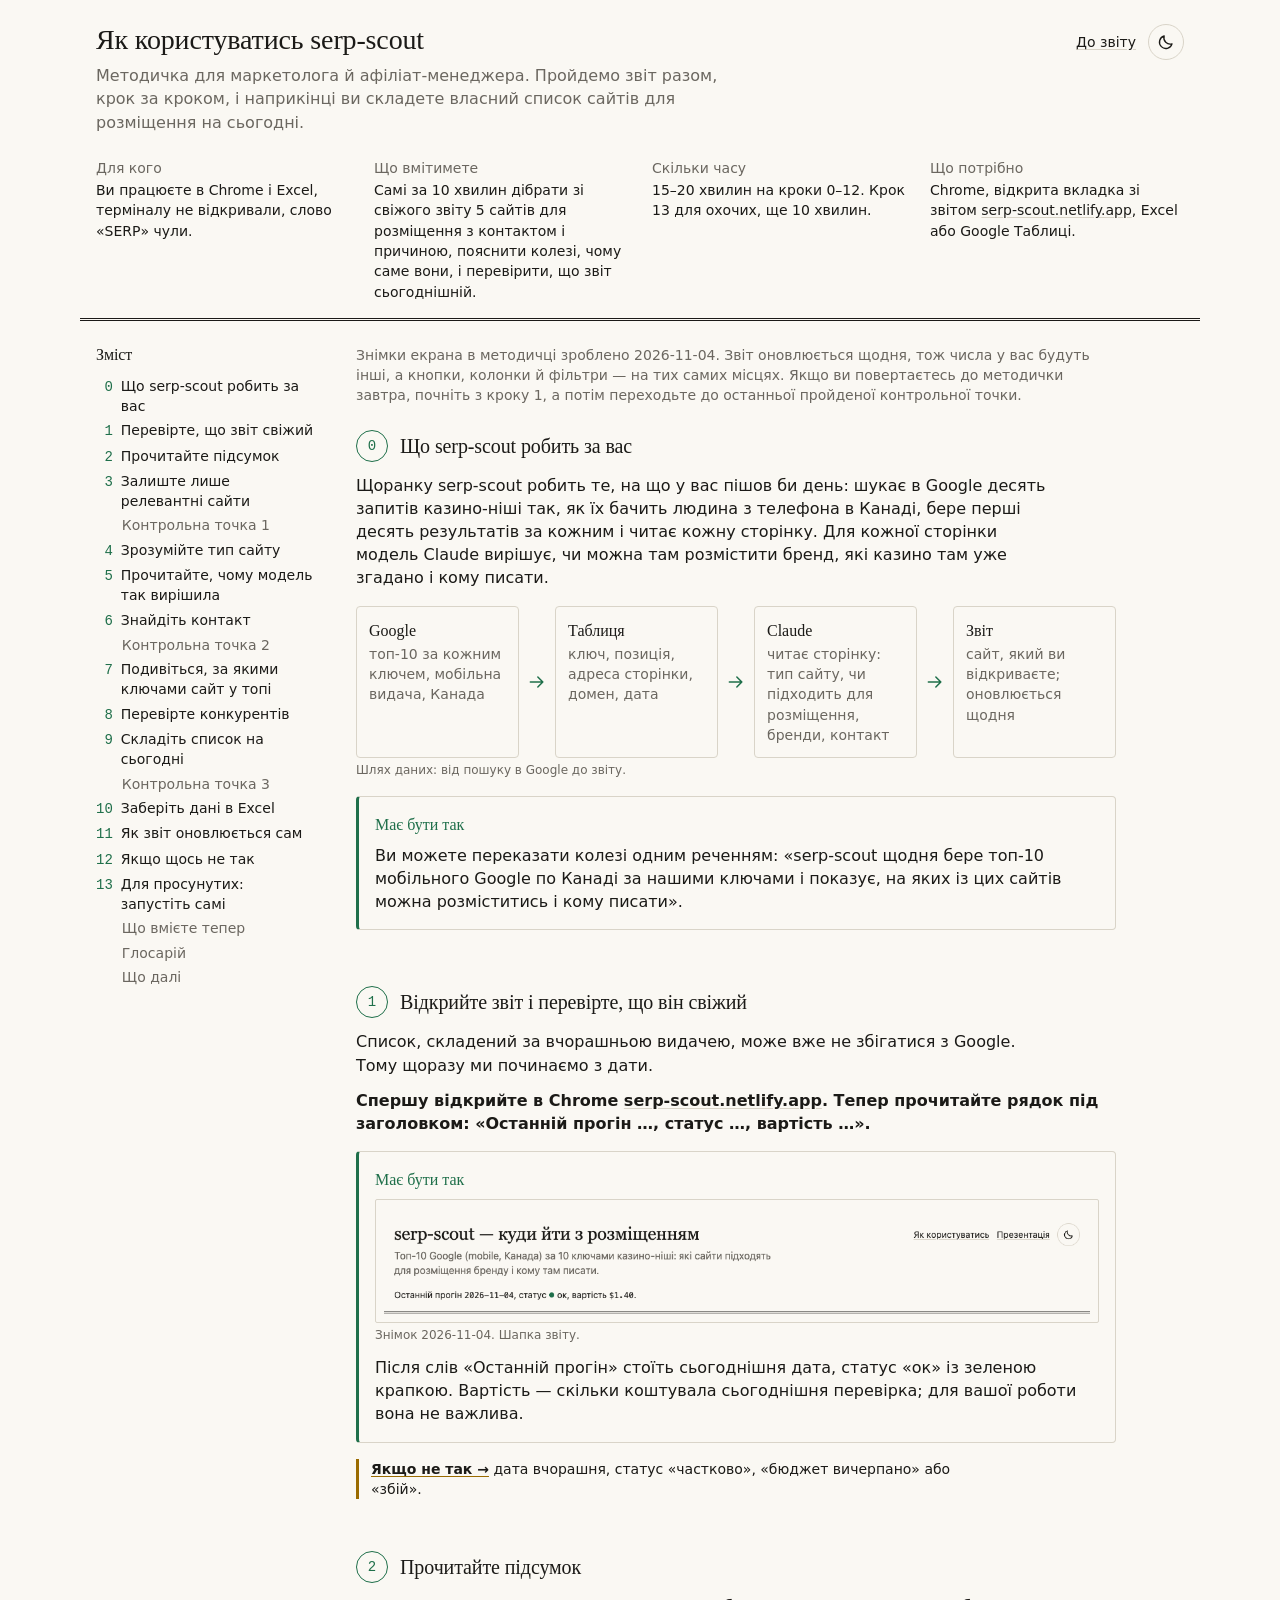
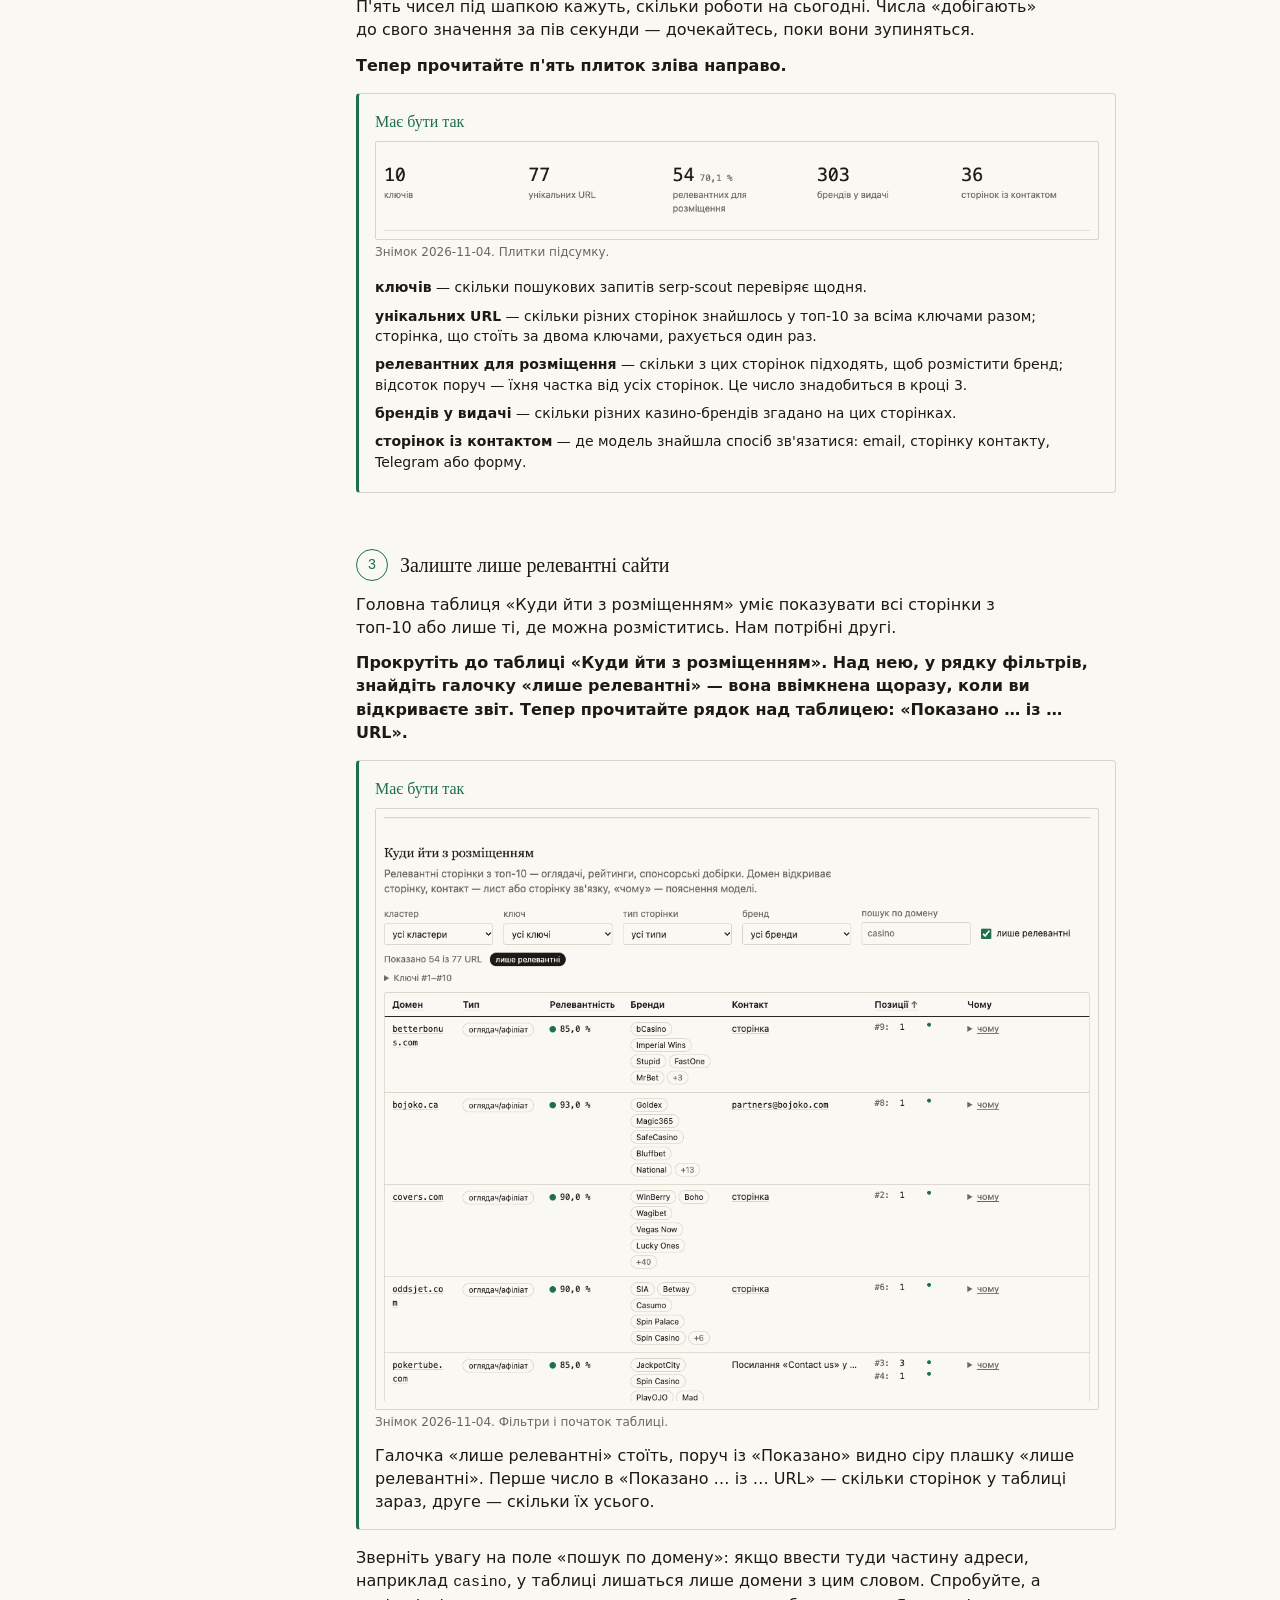
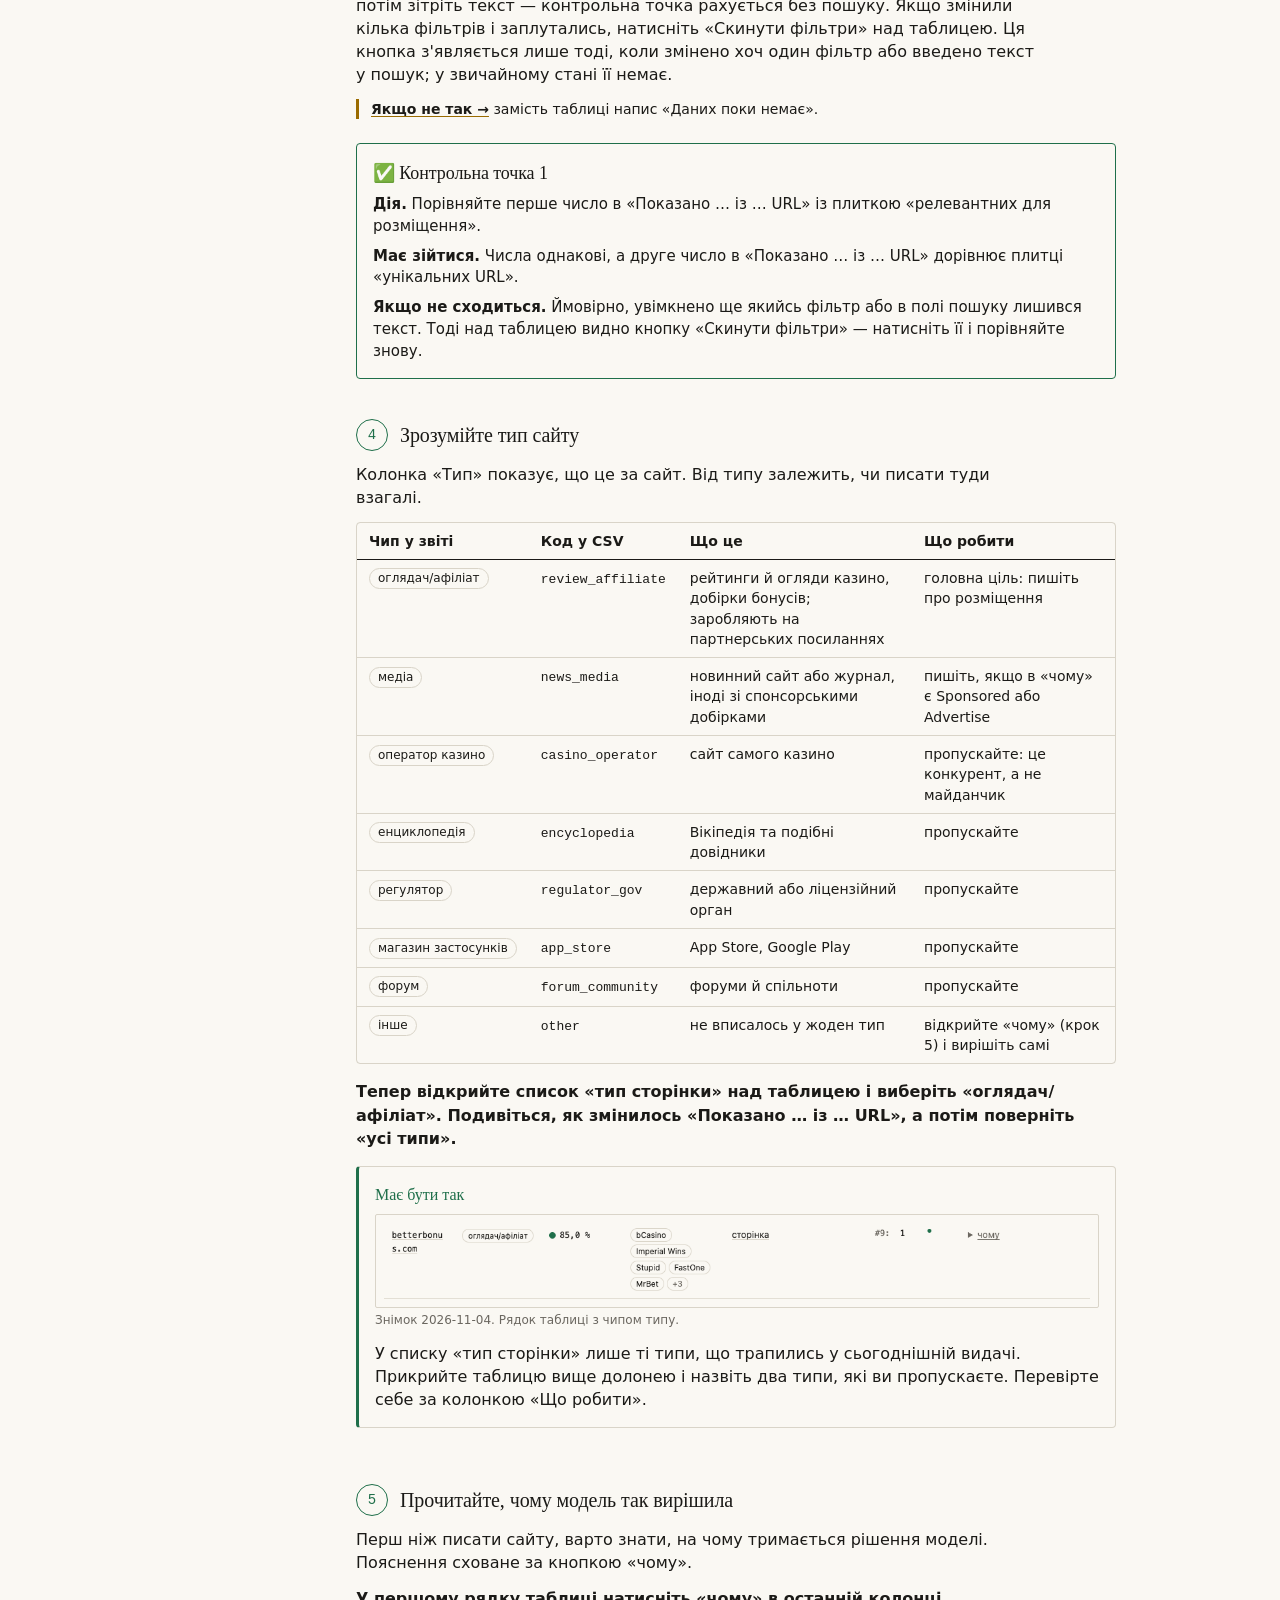
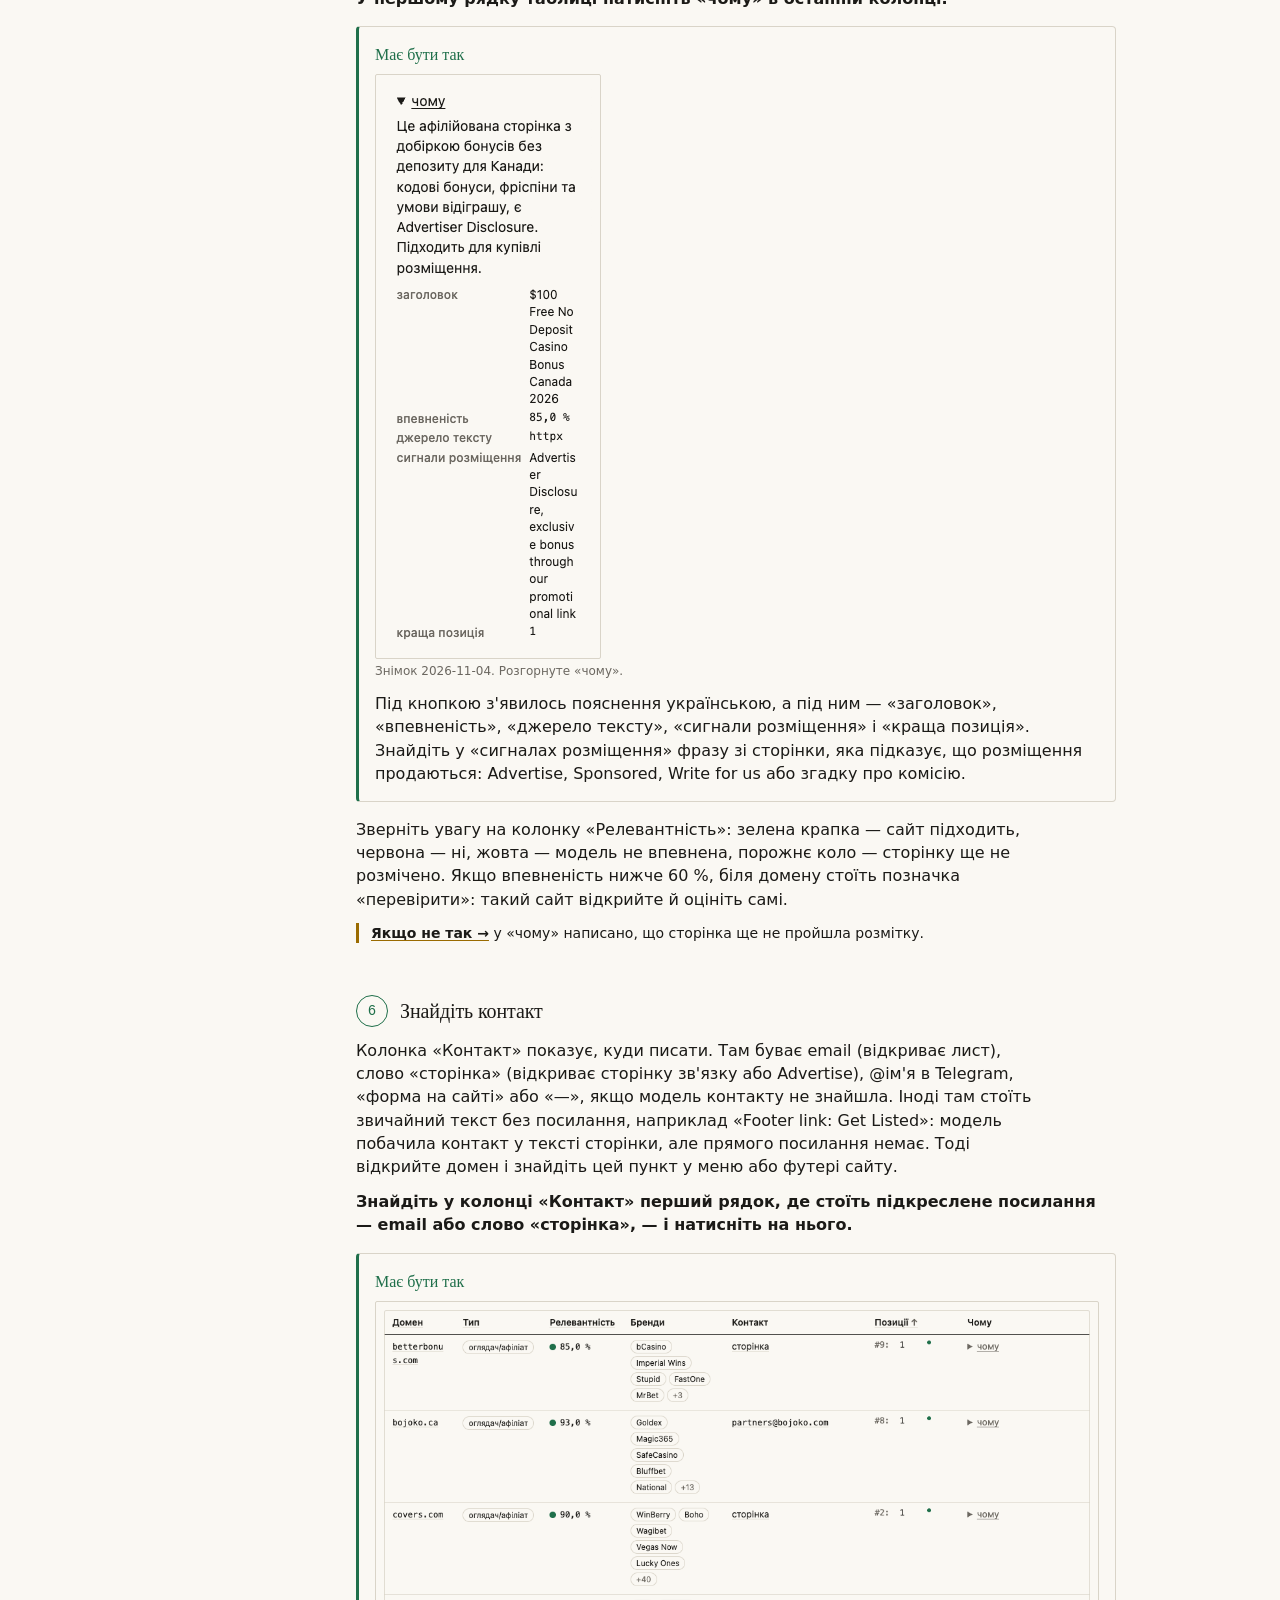
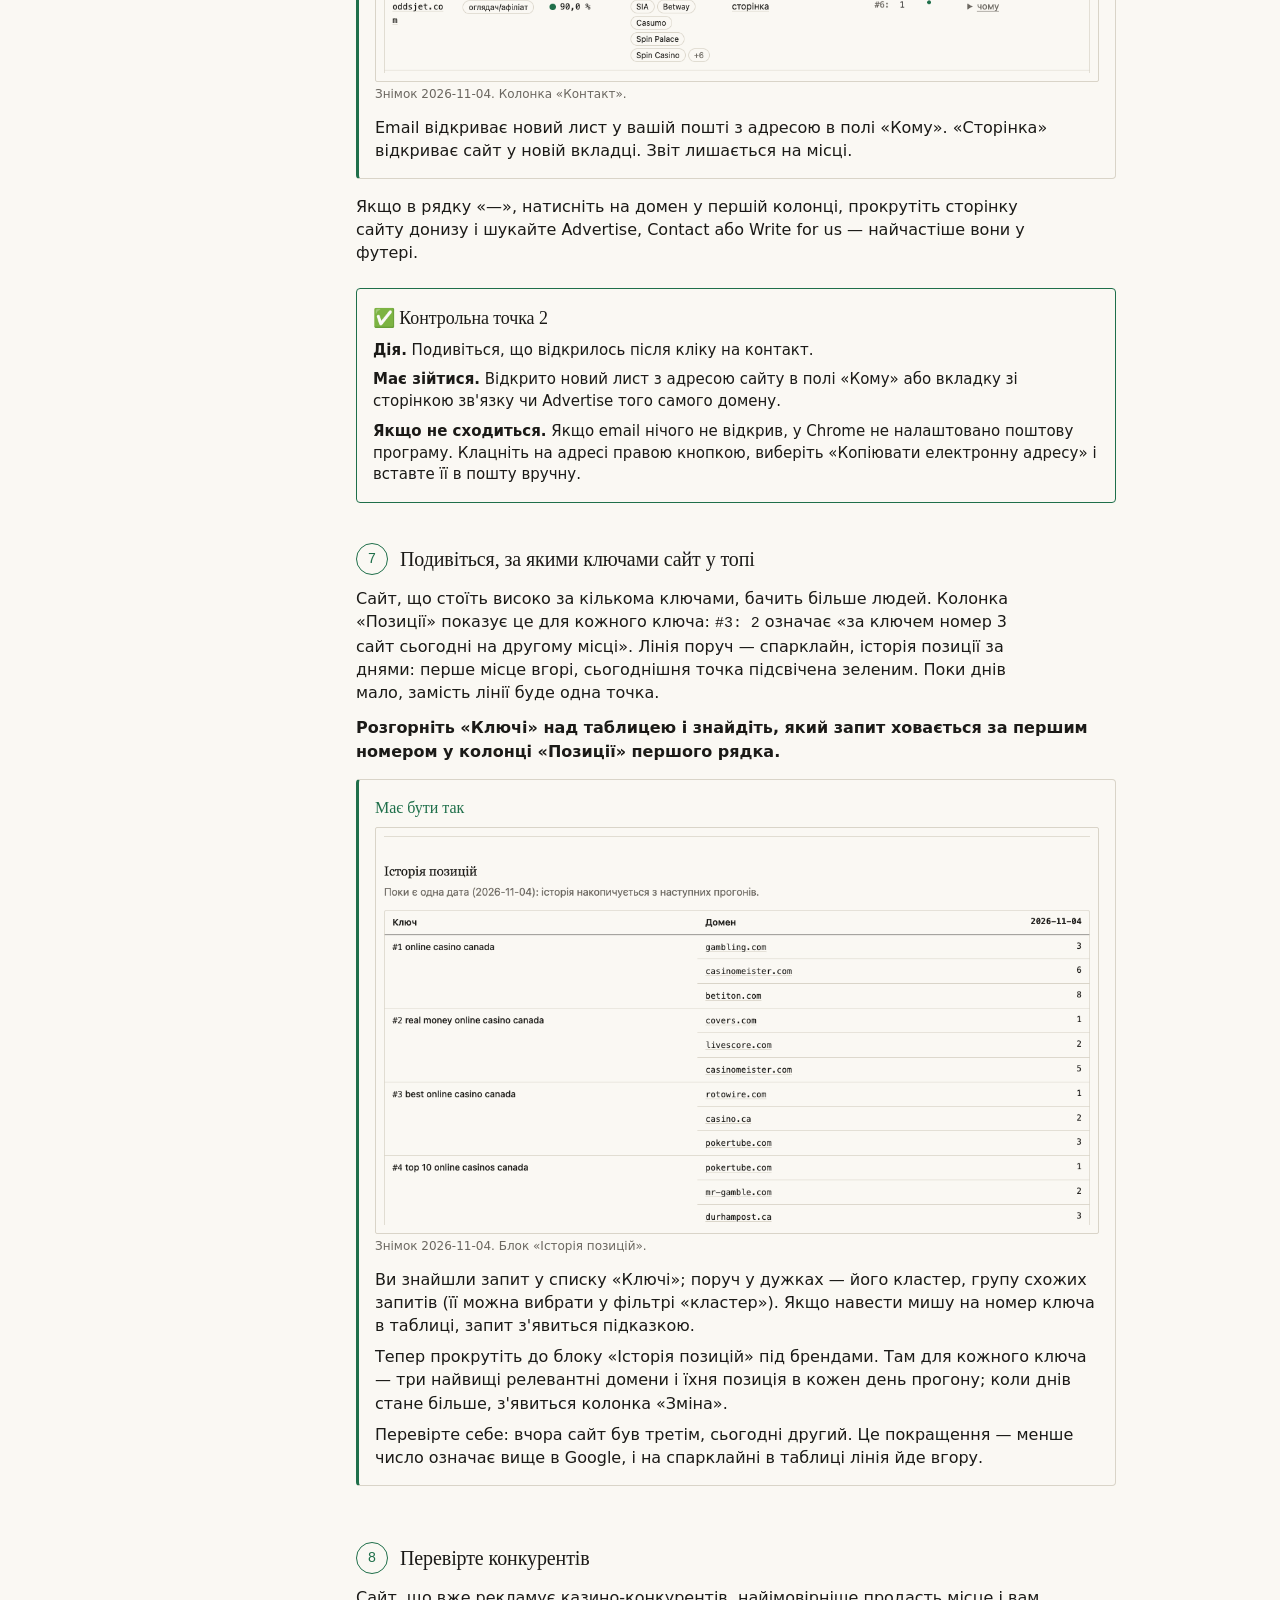
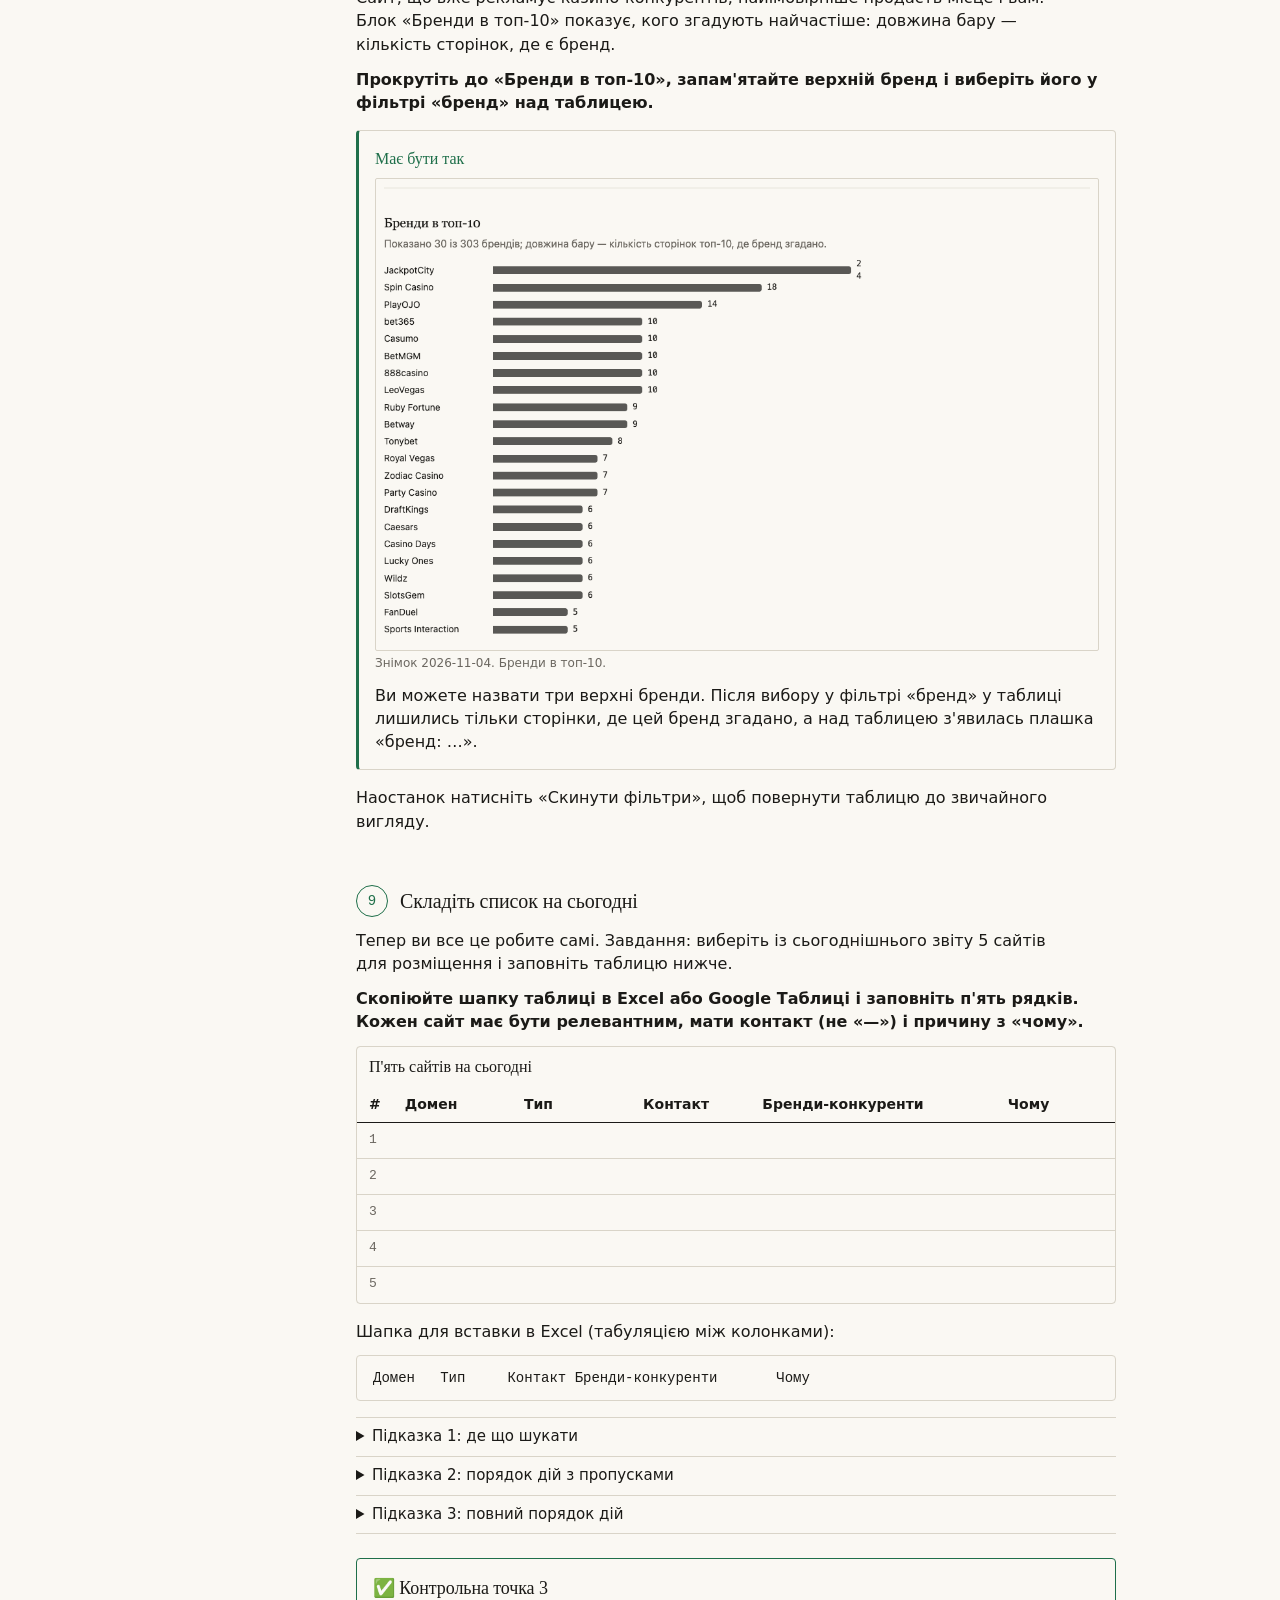
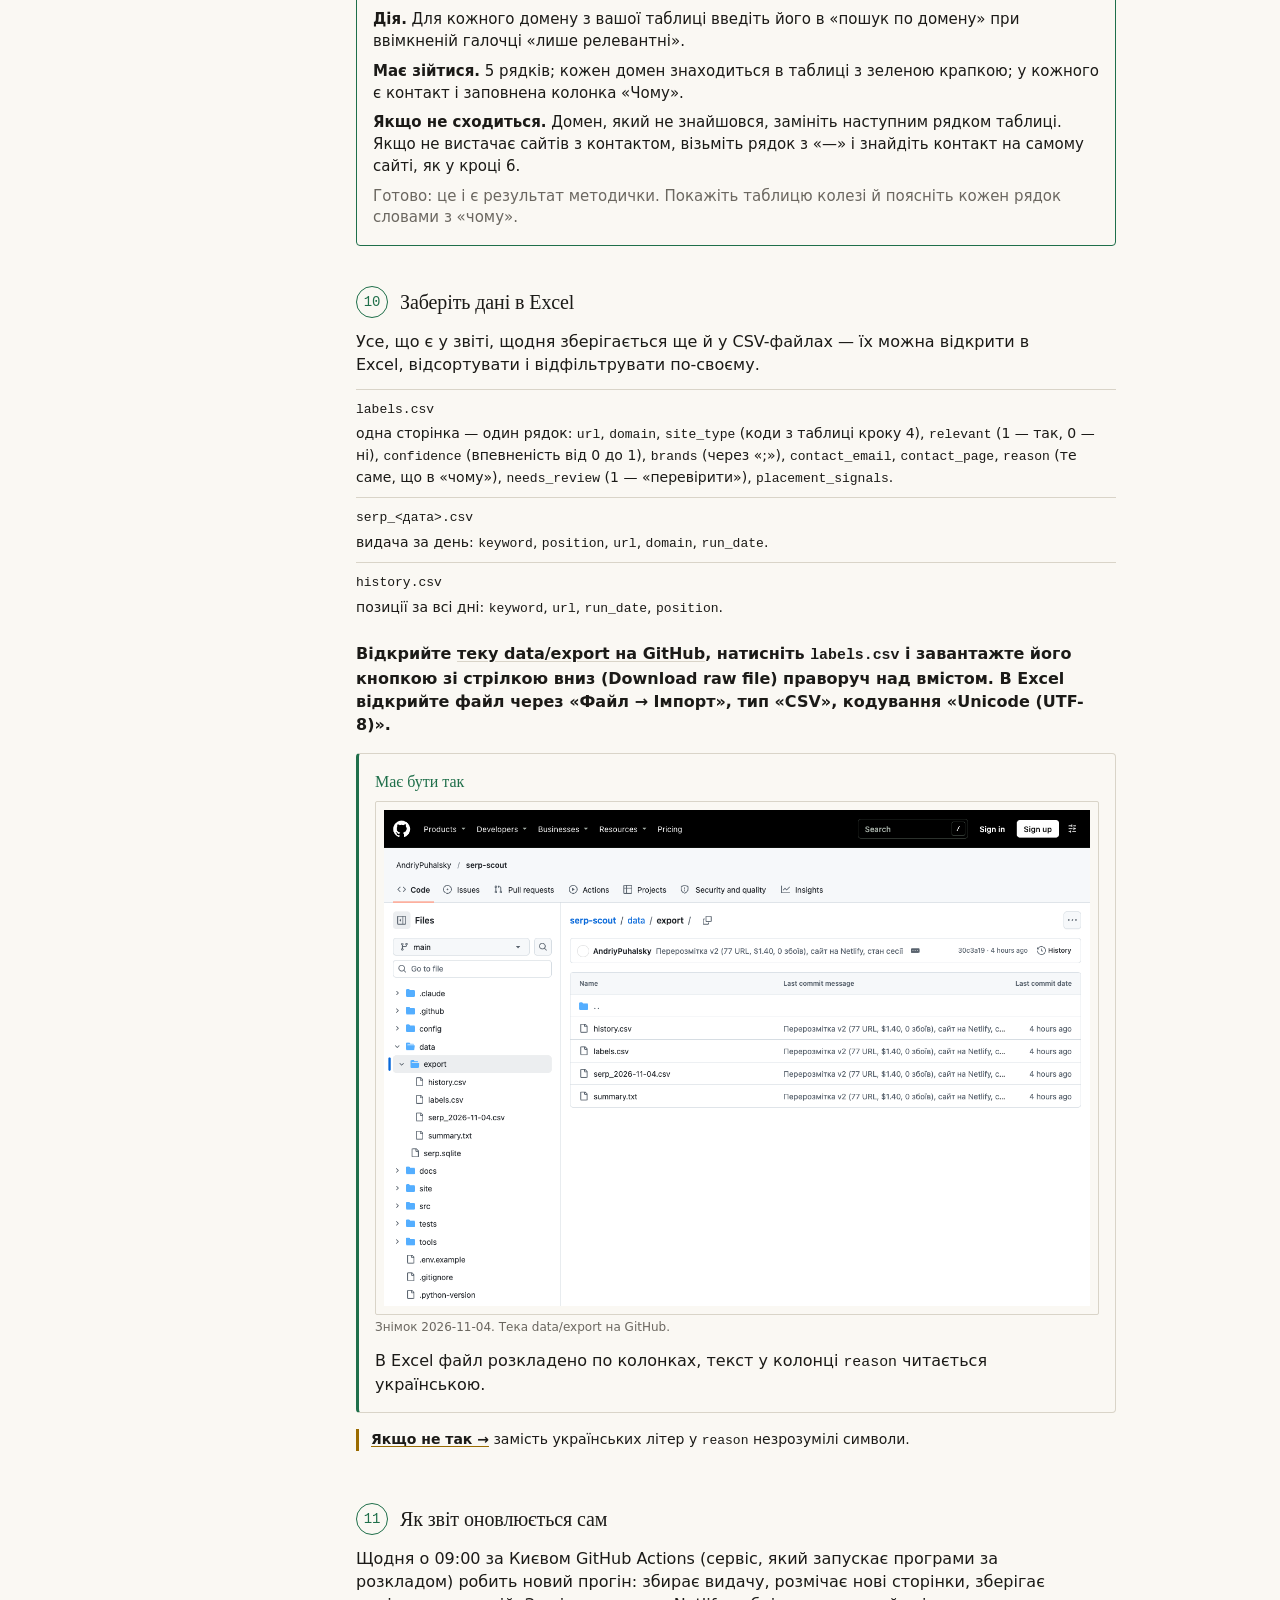
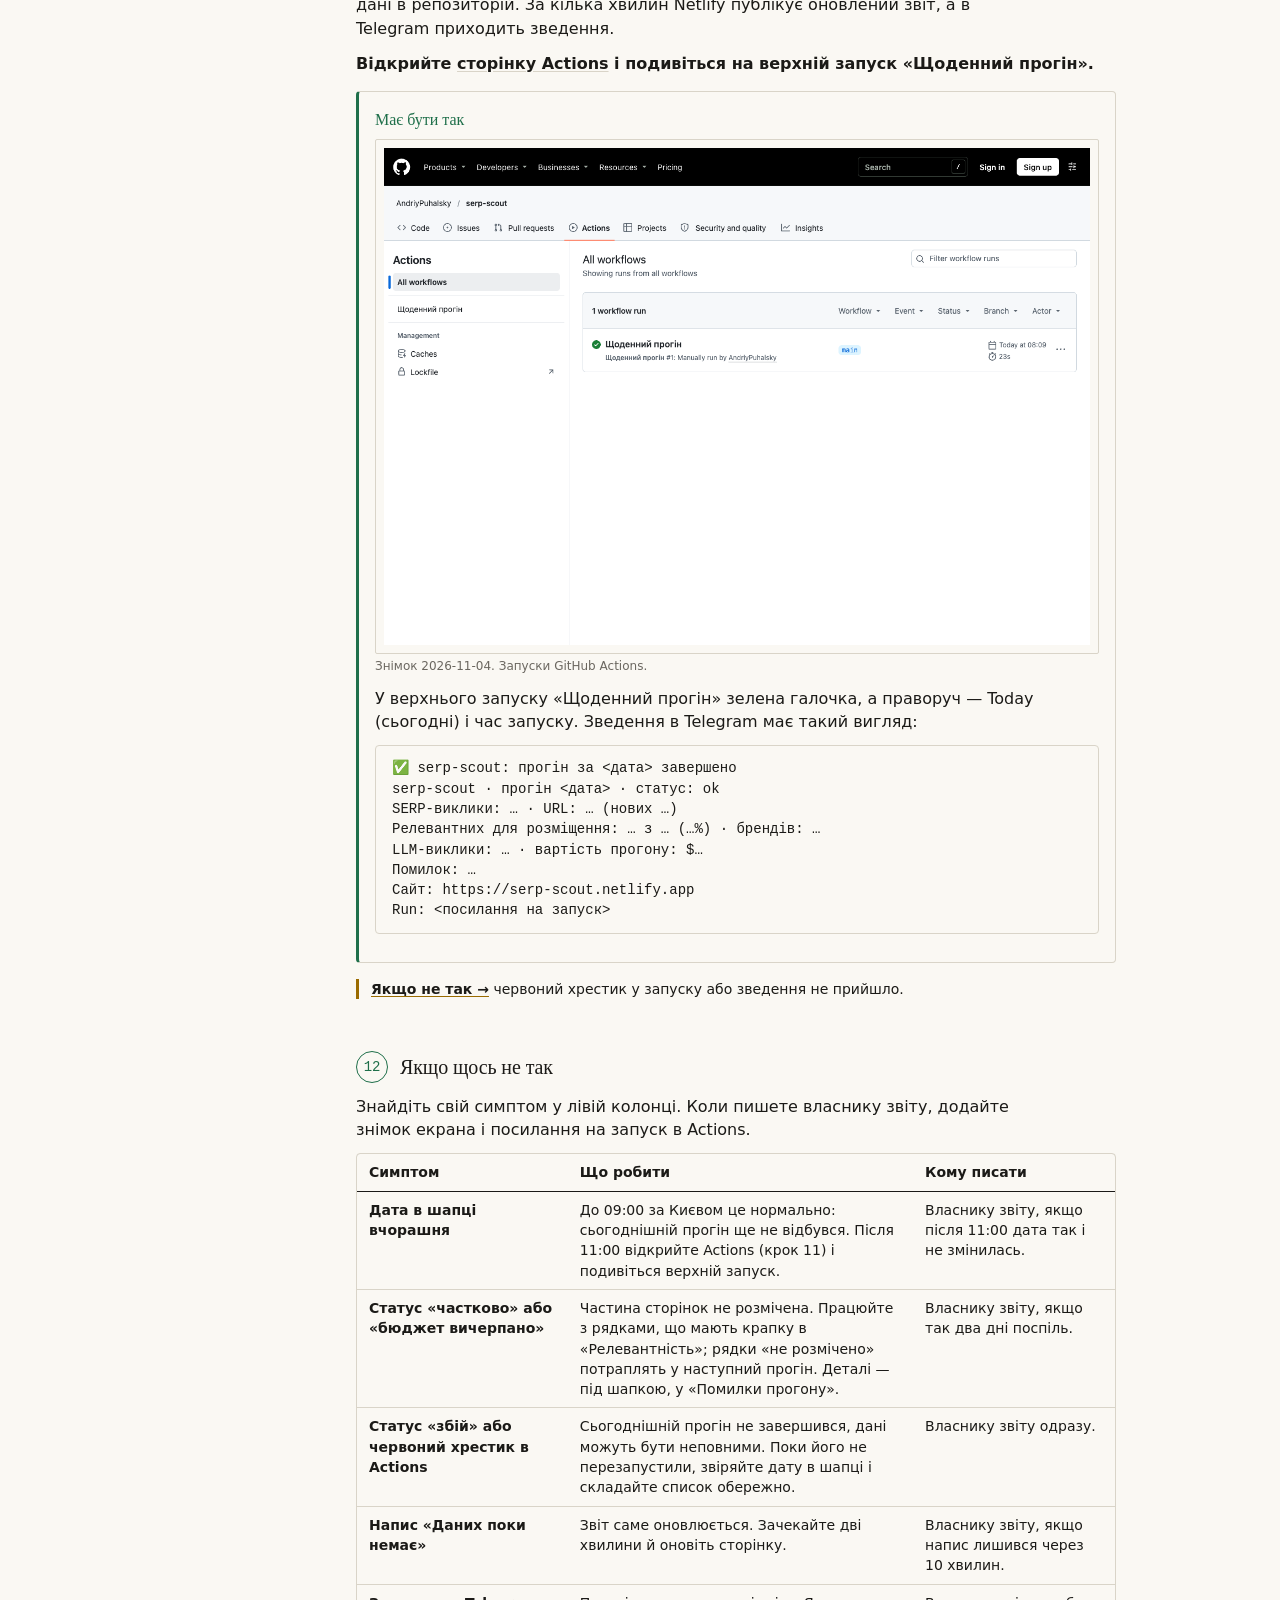
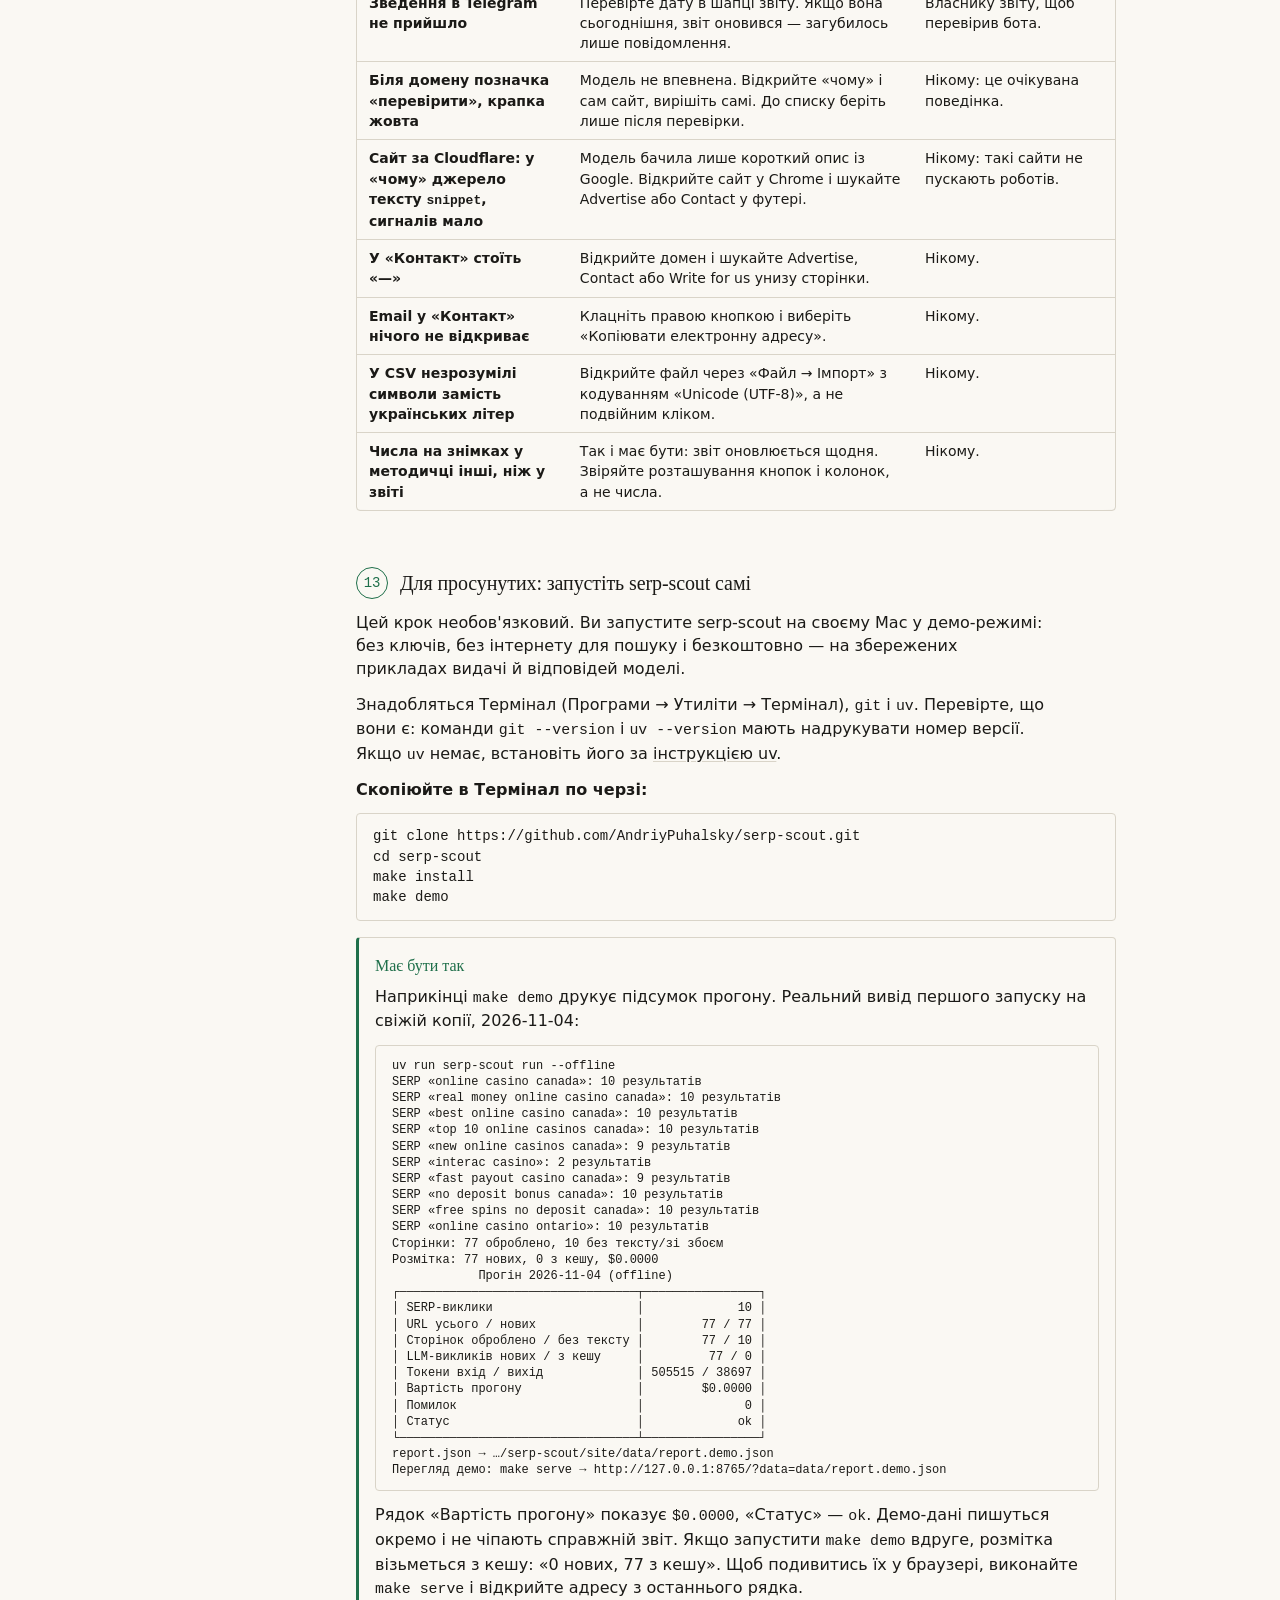
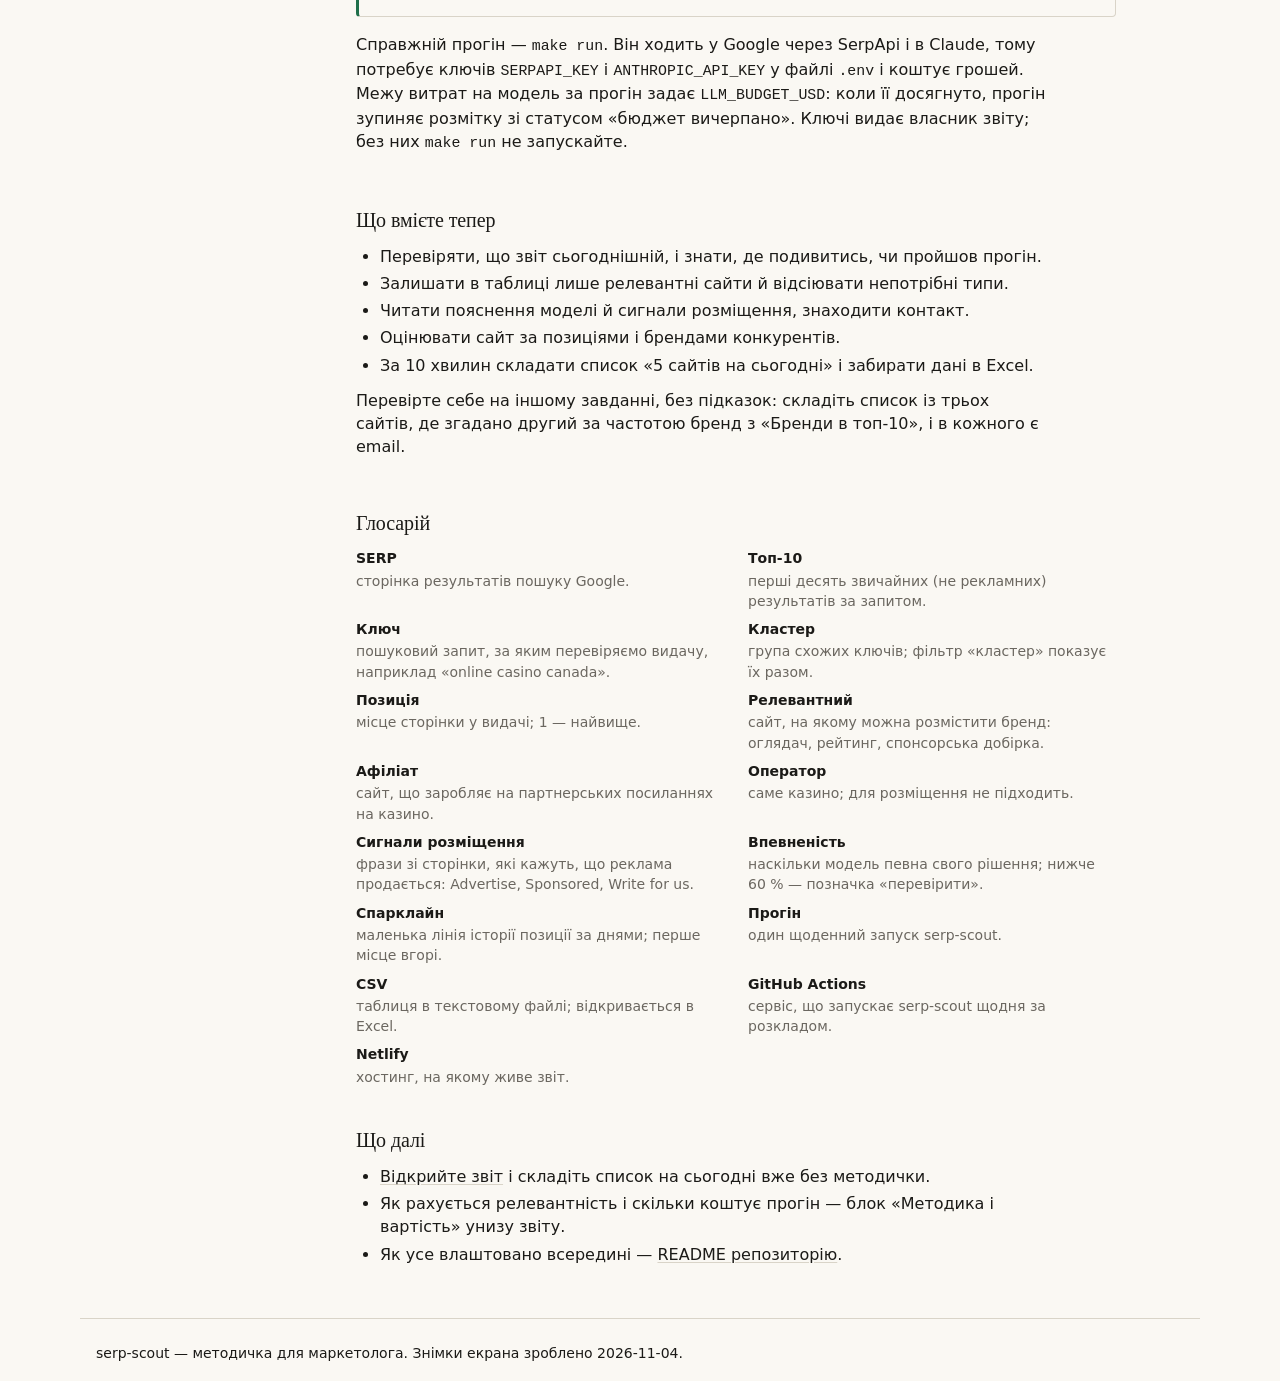
==== site/guide/index.html @ 3807fb4a "І8: методичка і презентація замість відео, касети v2, домени goto - site/guide/: покрокова HTML-мето" ====
<!DOCTYPE html>
<html lang="uk">
<head>
  <meta charset="utf-8">
  <meta name="viewport" content="width=device-width, initial-scale=1">
  <meta name="color-scheme" content="light dark">
  <title>Як користуватись serp-scout — методичка для маркетолога</title>
  <meta name="description" content="Покрокова методичка: як за 15–20 хвилин дібрати зі звіту serp-scout п'ять сайтів для розміщення з контактом і причиною.">
  <link rel="icon" href="data:image/svg+xml,%3Csvg xmlns='http://www.w3.org/2000/svg' viewBox='0 0 16 16'%3E%3Ccircle cx='8' cy='8' r='7' fill='%231f6f4a'/%3E%3C/svg%3E">
  <link rel="stylesheet" href="./guide.css">
  <script>
    // Тема до першого кадру (без блимання): збережена або системна. Той самий ключ localStorage, що у звіті.
    (function () {
      var t = null;
      try { t = localStorage.getItem("theme"); } catch (e) {}
      if (t !== "dark" && t !== "light") {
        t = window.matchMedia && window.matchMedia("(prefers-color-scheme: dark)").matches ? "dark" : "light";
      }
      document.documentElement.setAttribute("data-theme", t);
      document.documentElement.classList.add("js");
    })();
  </script>
</head>
<body class="guide">
  <a class="skip" href="#step-0">До першого кроку</a>

  <header class="masthead wrap">
    <div class="masthead-row">
      <div>
        <h1>Як користуватись serp-scout</h1>
        <p class="lede">Методичка для маркетолога й афіліат-менеджера. Пройдемо звіт разом, крок за кроком, і наприкінці ви складете власний список сайтів для розміщення на сьогодні.</p>
      </div>
      <div class="head-actions">
        <a class="head-link" href="../">До звіту</a>
        <button id="theme-toggle" class="theme" type="button" aria-label="Перемкнути тему" title="Тема">
          <svg class="icon icon-moon" viewBox="0 0 24 24" width="18" height="18" aria-hidden="true" focusable="false">
            <path d="M20 14.5A8.5 8.5 0 0 1 9.5 4a8.5 8.5 0 1 0 10.5 10.5Z" fill="none" stroke="currentColor" stroke-width="1.8" stroke-linejoin="round"/>
          </svg>
          <svg class="icon icon-sun" viewBox="0 0 24 24" width="18" height="18" aria-hidden="true" focusable="false">
            <circle cx="12" cy="12" r="4" fill="none" stroke="currentColor" stroke-width="1.8"/>
            <path d="M12 2.5v2.5M12 19v2.5M2.5 12H5M19 12h2.5M5.3 5.3l1.8 1.8M16.9 16.9l1.8 1.8M5.3 18.7l1.8-1.8M16.9 7.1l1.8-1.8" stroke="currentColor" stroke-width="1.8" stroke-linecap="round"/>
          </svg>
        </button>
      </div>
    </div>

    <dl class="brief">
      <div><dt>Для кого</dt><dd>Ви працюєте в Chrome і Excel, терміналу не відкривали, слово «SERP» чули.</dd></div>
      <div><dt>Що вмітимете</dt><dd>Самі за 10 хвилин дібрати зі свіжого звіту 5 сайтів для розміщення з контактом і причиною, пояснити колезі, чому саме вони, і перевірити, що звіт сьогоднішній.</dd></div>
      <div><dt>Скільки часу</dt><dd>15–20 хвилин на кроки 0–12. Крок 13 для охочих, ще 10 хвилин.</dd></div>
      <div><dt>Що потрібно</dt><dd>Chrome, відкрита вкладка зі звітом <a href="https://serp-scout.netlify.app">serp-scout.netlify.app</a>, Excel або Google Таблиці.</dd></div>
    </dl>
  </header>

  <div class="wrap guide-layout">
    <nav class="toc" aria-labelledby="toc-title">
      <h2 id="toc-title">Зміст</h2>
      <ol>
        <li><a href="#step-0"><span class="toc-n">0</span>Що serp-scout робить за вас</a></li>
        <li><a href="#step-1"><span class="toc-n">1</span>Перевірте, що звіт свіжий</a></li>
        <li><a href="#step-2"><span class="toc-n">2</span>Прочитайте підсумок</a></li>
        <li><a href="#step-3"><span class="toc-n">3</span>Залиште лише релевантні сайти</a></li>
        <li class="toc-kt"><a href="#kt1">Контрольна точка 1</a></li>
        <li><a href="#step-4"><span class="toc-n">4</span>Зрозумійте тип сайту</a></li>
        <li><a href="#step-5"><span class="toc-n">5</span>Прочитайте, чому модель так вирішила</a></li>
        <li><a href="#step-6"><span class="toc-n">6</span>Знайдіть контакт</a></li>
        <li class="toc-kt"><a href="#kt2">Контрольна точка 2</a></li>
        <li><a href="#step-7"><span class="toc-n">7</span>Подивіться, за якими ключами сайт у топі</a></li>
        <li><a href="#step-8"><span class="toc-n">8</span>Перевірте конкурентів</a></li>
        <li><a href="#step-9"><span class="toc-n">9</span>Складіть список на сьогодні</a></li>
        <li class="toc-kt"><a href="#kt3">Контрольна точка 3</a></li>
        <li><a href="#step-10"><span class="toc-n">10</span>Заберіть дані в Excel</a></li>
        <li><a href="#step-11"><span class="toc-n">11</span>Як звіт оновлюється сам</a></li>
        <li><a href="#step-12"><span class="toc-n">12</span>Якщо щось не так</a></li>
        <li><a href="#step-13"><span class="toc-n">13</span>Для просунутих: запустіть самі</a></li>
        <li class="toc-end"><a href="#done">Що вмієте тепер</a></li>
        <li class="toc-end"><a href="#glossary">Глосарій</a></li>
        <li class="toc-end"><a href="#next">Що далі</a></li>
      </ol>
    </nav>

    <main id="main">
      <p class="note">Знімки екрана в методичці зроблено 2026-11-04. Звіт оновлюється щодня, тож числа у вас будуть інші, а кнопки, колонки й фільтри — на тих самих місцях. Якщо ви повертаєтесь до методички завтра, почніть з кроку 1, а потім переходьте до останньої пройденої контрольної точки.</p>

      <!-- Крок 0 -->
      <section class="step" id="step-0" aria-labelledby="step-0-title">
        <h2 id="step-0-title"><span class="step-num"><span class="sr-only">Крок </span>0</span>Що serp-scout робить за вас</h2>
        <p>Щоранку serp-scout робить те, на що у вас пішов би день: шукає в Google десять запитів казино-ніші так, як їх бачить людина з телефона в Канаді, бере перші десять результатів за кожним і читає кожну сторінку. Для кожної сторінки модель Claude вирішує, чи можна там розмістити бренд, які казино там уже згадано і кому писати.</p>
        <figure class="flow-fig">
          <ol class="flow" aria-label="Як працює serp-scout">
            <li><strong>Google</strong><span>топ-10 за кожним ключем, мобільна видача, Канада</span></li>
            <li aria-hidden="true" class="flow-arrow"><svg viewBox="0 0 24 24" width="20" height="20" focusable="false"><path d="M4 12h15M13 6l6 6-6 6" fill="none" stroke="currentColor" stroke-width="1.8" stroke-linecap="round" stroke-linejoin="round"/></svg></li>
            <li><strong>Таблиця</strong><span>ключ, позиція, адреса сторінки, домен, дата</span></li>
            <li aria-hidden="true" class="flow-arrow"><svg viewBox="0 0 24 24" width="20" height="20" focusable="false"><path d="M4 12h15M13 6l6 6-6 6" fill="none" stroke="currentColor" stroke-width="1.8" stroke-linecap="round" stroke-linejoin="round"/></svg></li>
            <li><strong>Claude</strong><span>читає сторінку: тип сайту, чи підходить для розміщення, бренди, контакт</span></li>
            <li aria-hidden="true" class="flow-arrow"><svg viewBox="0 0 24 24" width="20" height="20" focusable="false"><path d="M4 12h15M13 6l6 6-6 6" fill="none" stroke="currentColor" stroke-width="1.8" stroke-linecap="round" stroke-linejoin="round"/></svg></li>
            <li><strong>Звіт</strong><span>сайт, який ви відкриваєте; оновлюється щодня</span></li>
          </ol>
          <figcaption class="muted">Шлях даних: від пошуку в Google до звіту.</figcaption>
        </figure>
        <div class="expect">
          <p class="expect-title">Має бути так</p>
          <p>Ви можете переказати колезі одним реченням: «serp-scout щодня бере топ-10 мобільного Google по Канаді за нашими ключами і показує, на яких із цих сайтів можна розміститись і кому писати».</p>
        </div>
      </section>

      <!-- Крок 1 -->
      <section class="step" id="step-1" aria-labelledby="step-1-title">
        <h2 id="step-1-title"><span class="step-num"><span class="sr-only">Крок </span>1</span>Відкрийте звіт і перевірте, що він свіжий</h2>
        <p>Список, складений за вчорашньою видачею, може вже не збігатися з Google. Тому щоразу ми починаємо з дати.</p>
        <p class="action">Спершу відкрийте в Chrome <a href="https://serp-scout.netlify.app">serp-scout.netlify.app</a>. Тепер прочитайте рядок під заголовком: «Останній прогін …, статус …, вартість …».</p>
        <div class="expect">
          <p class="expect-title">Має бути так</p>
          <figure class="shot">
            <img src="img/01-header.png" alt="Шапка звіту: заголовок «serp-scout — куди йти з розміщенням», під ним рядок «Останній прогін», дата, статус «ок» із зеленою крапкою і вартість у доларах" loading="lazy">
            <figcaption>Знімок 2026-11-04. Шапка звіту.</figcaption>
          </figure>
          <p>Після слів «Останній прогін» стоїть сьогоднішня дата, статус «ок» із зеленою крапкою. Вартість — скільки коштувала сьогоднішня перевірка; для вашої роботи вона не важлива.</p>
        </div>
        <p class="ifnot"><a href="#step-12">Якщо не так →</a> дата вчорашня, статус «частково», «бюджет вичерпано» або «збій».</p>
      </section>

      <!-- Крок 2 -->
      <section class="step" id="step-2" aria-labelledby="step-2-title">
        <h2 id="step-2-title"><span class="step-num"><span class="sr-only">Крок </span>2</span>Прочитайте підсумок</h2>
        <p>П'ять чисел під шапкою кажуть, скільки роботи на сьогодні. Числа «добігають» до свого значення за пів секунди — дочекайтесь, поки вони зупиняться.</p>
        <p class="action">Тепер прочитайте п'ять плиток зліва направо.</p>
        <div class="expect">
          <p class="expect-title">Має бути так</p>
          <figure class="shot">
            <img src="img/02-kpi.png" alt="Рядок із п'яти плиток: ключів, унікальних URL, релевантних для розміщення з відсотком поруч, брендів у видачі, сторінок із контактом" loading="lazy">
            <figcaption>Знімок 2026-11-04. Плитки підсумку.</figcaption>
          </figure>
          <dl class="kpi-explain">
            <div><dt>ключів</dt><dd>скільки пошукових запитів serp-scout перевіряє щодня.</dd></div>
            <div><dt>унікальних URL</dt><dd>скільки різних сторінок знайшлось у топ-10 за всіма ключами разом; сторінка, що стоїть за двома ключами, рахується один раз.</dd></div>
            <div><dt>релевантних для розміщення</dt><dd>скільки з цих сторінок підходять, щоб розмістити бренд; відсоток поруч — їхня частка від усіх сторінок. Це число знадобиться в кроці 3.</dd></div>
            <div><dt>брендів у видачі</dt><dd>скільки різних казино-брендів згадано на цих сторінках.</dd></div>
            <div><dt>сторінок із контактом</dt><dd>де модель знайшла спосіб зв'язатися: email, сторінку контакту, Telegram або форму.</dd></div>
          </dl>
        </div>
      </section>

      <!-- Крок 3 -->
      <section class="step" id="step-3" aria-labelledby="step-3-title">
        <h2 id="step-3-title"><span class="step-num"><span class="sr-only">Крок </span>3</span>Залиште лише релевантні сайти</h2>
        <p>Головна таблиця «Куди йти з розміщенням» уміє показувати всі сторінки з топ-10 або лише ті, де можна розміститись. Нам потрібні другі.</p>
        <p class="action">Прокрутіть до таблиці «Куди йти з розміщенням». Над нею, у рядку фільтрів, знайдіть галочку «лише релевантні» — вона ввімкнена щоразу, коли ви відкриваєте звіт. Тепер прочитайте рядок над таблицею: «Показано … із … URL».</p>
        <div class="expect">
          <p class="expect-title">Має бути так</p>
          <figure class="shot">
            <img src="img/03-filter.png" alt="Блок «Куди йти з розміщенням»: фільтри кластер, ключ, тип сторінки, бренд, поле пошуку по домену, увімкнена галочка «лише релевантні», рядок «Показано … із … URL» і перші рядки таблиці" loading="lazy">
            <figcaption>Знімок 2026-11-04. Фільтри і початок таблиці.</figcaption>
          </figure>
          <p>Галочка «лише релевантні» стоїть, поруч із «Показано» видно сіру плашку «лише релевантні». Перше число в «Показано … із … URL» — скільки сторінок у таблиці зараз, друге — скільки їх усього.</p>
        </div>
        <p>Зверніть увагу на поле «пошук по домену»: якщо ввести туди частину адреси, наприклад <code>casino</code>, у таблиці лишаться лише домени з цим словом. Спробуйте, а потім зітріть текст — контрольна точка рахується без пошуку. Якщо змінили кілька фільтрів і заплутались, натисніть «Скинути фільтри» над таблицею. Ця кнопка з'являється лише тоді, коли змінено хоч один фільтр або введено текст у пошук; у звичайному стані її немає.</p>
        <p class="ifnot"><a href="#step-12">Якщо не так →</a> замість таблиці напис «Даних поки немає».</p>
      </section>

      <aside class="checkpoint" id="kt1" aria-labelledby="kt1-title">
        <h3 id="kt1-title"><span aria-hidden="true">✅</span> Контрольна точка 1</h3>
        <p><strong>Дія.</strong> Порівняйте перше число в «Показано … із … URL» із плиткою «релевантних для розміщення».</p>
        <p><strong>Має зійтися.</strong> Числа однакові, а друге число в «Показано … із … URL» дорівнює плитці «унікальних URL».</p>
        <p><strong>Якщо не сходиться.</strong> Ймовірно, увімкнено ще якийсь фільтр або в полі пошуку лишився текст. Тоді над таблицею видно кнопку «Скинути фільтри» — натисніть її і порівняйте знову.</p>
      </aside>

      <!-- Крок 4 -->
      <section class="step" id="step-4" aria-labelledby="step-4-title">
        <h2 id="step-4-title"><span class="step-num"><span class="sr-only">Крок </span>4</span>Зрозумійте тип сайту</h2>
        <p>Колонка «Тип» показує, що це за сайт. Від типу залежить, чи писати туди взагалі.</p>
        <div class="sheet">
          <table class="types">
            <caption class="sr-only">Типи сайтів у звіті і що з ними робити</caption>
            <thead>
              <tr><th scope="col">Чип у звіті</th><th scope="col">Код у CSV</th><th scope="col">Що це</th><th scope="col">Що робити</th></tr>
            </thead>
            <tbody>
              <tr><td><span class="chip">оглядач/афіліат</span></td><td><code>review_affiliate</code></td><td>рейтинги й огляди казино, добірки бонусів; заробляють на партнерських посиланнях</td><td>головна ціль: пишіть про розміщення</td></tr>
              <tr><td><span class="chip">медіа</span></td><td><code>news_media</code></td><td>новинний сайт або журнал, іноді зі спонсорськими добірками</td><td>пишіть, якщо в «чому» є Sponsored або Advertise</td></tr>
              <tr><td><span class="chip">оператор казино</span></td><td><code>casino_operator</code></td><td>сайт самого казино</td><td>пропускайте: це конкурент, а не майданчик</td></tr>
              <tr><td><span class="chip">енциклопедія</span></td><td><code>encyclopedia</code></td><td>Вікіпедія та подібні довідники</td><td>пропускайте</td></tr>
              <tr><td><span class="chip">регулятор</span></td><td><code>regulator_gov</code></td><td>державний або ліцензійний орган</td><td>пропускайте</td></tr>
              <tr><td><span class="chip">магазин застосунків</span></td><td><code>app_store</code></td><td>App Store, Google Play</td><td>пропускайте</td></tr>
              <tr><td><span class="chip">форум</span></td><td><code>forum_community</code></td><td>форуми й спільноти</td><td>пропускайте</td></tr>
              <tr><td><span class="chip">інше</span></td><td><code>other</code></td><td>не вписалось у жоден тип</td><td>відкрийте «чому» (крок 5) і вирішіть самі</td></tr>
            </tbody>
          </table>
        </div>
        <p class="action">Тепер відкрийте список «тип сторінки» над таблицею і виберіть «оглядач/афіліат». Подивіться, як змінилось «Показано … із … URL», а потім поверніть «усі типи».</p>
        <div class="expect">
          <p class="expect-title">Має бути так</p>
          <figure class="shot">
            <img src="img/04-types.png" alt="Перший рядок таблиці: домен, чип типу сайту, зелена крапка релевантності з відсотком, чипи брендів, контакт, позиції і кнопка «чому»" loading="lazy">
            <figcaption>Знімок 2026-11-04. Рядок таблиці з чипом типу.</figcaption>
          </figure>
          <p>У списку «тип сторінки» лише ті типи, що трапились у сьогоднішній видачі. Прикрийте таблицю вище долонею і назвіть два типи, які ви пропускаєте. Перевірте себе за колонкою «Що робити».</p>
        </div>
      </section>

      <!-- Крок 5 -->
      <section class="step" id="step-5" aria-labelledby="step-5-title">
        <h2 id="step-5-title"><span class="step-num"><span class="sr-only">Крок </span>5</span>Прочитайте, чому модель так вирішила</h2>
        <p>Перш ніж писати сайту, варто знати, на чому тримається рішення моделі. Пояснення сховане за кнопкою «чому».</p>
        <p class="action">У першому рядку таблиці натисніть «чому» в останній колонці.</p>
        <div class="expect">
          <p class="expect-title">Має бути так</p>
          <figure class="shot">
            <img src="img/05-reason.png" alt="Розгорнуте «чому» першого рядка таблиці: пояснення українською, під ним заголовок сторінки, впевненість, джерело тексту, сигнали розміщення і краща позиція" loading="lazy">
            <figcaption>Знімок 2026-11-04. Розгорнуте «чому».</figcaption>
          </figure>
          <p>Під кнопкою з'явилось пояснення українською, а під ним — «заголовок», «впевненість», «джерело тексту», «сигнали розміщення» і «краща позиція». Знайдіть у «сигналах розміщення» фразу зі сторінки, яка підказує, що розміщення продаються: Advertise, Sponsored, Write for us або згадку про комісію.</p>
        </div>
        <p>Зверніть увагу на колонку «Релевантність»: зелена крапка — сайт підходить, червона — ні, жовта — модель не впевнена, порожнє коло — сторінку ще не розмічено. Якщо впевненість нижче 60 %, біля домену стоїть позначка «перевірити»: такий сайт відкрийте й оцініть самі.</p>
        <p class="ifnot"><a href="#step-12">Якщо не так →</a> у «чому» написано, що сторінка ще не пройшла розмітку.</p>
      </section>

      <!-- Крок 6 -->
      <section class="step" id="step-6" aria-labelledby="step-6-title">
        <h2 id="step-6-title"><span class="step-num"><span class="sr-only">Крок </span>6</span>Знайдіть контакт</h2>
        <p>Колонка «Контакт» показує, куди писати. Там буває email (відкриває лист), слово «сторінка» (відкриває сторінку зв'язку або Advertise), @ім'я в Telegram, «форма на сайті» або «—», якщо модель контакту не знайшла. Іноді там стоїть звичайний текст без посилання, наприклад «Footer link: Get Listed»: модель побачила контакт у тексті сторінки, але прямого посилання немає. Тоді відкрийте домен і знайдіть цей пункт у меню або футері сайту.</p>
        <p class="action">Знайдіть у колонці «Контакт» перший рядок, де стоїть підкреслене посилання — email або слово «сторінка», — і натисніть на нього.</p>
        <div class="expect">
          <p class="expect-title">Має бути так</p>
          <figure class="shot">
            <img src="img/06-contact.png" alt="Верх таблиці розміщення: у колонці «Контакт» видно адреси email, посилання «сторінка» і прочерки там, де контакт не знайдено" loading="lazy">
            <figcaption>Знімок 2026-11-04. Колонка «Контакт».</figcaption>
          </figure>
          <p>Email відкриває новий лист у вашій пошті з адресою в полі «Кому». «Сторінка» відкриває сайт у новій вкладці. Звіт лишається на місці.</p>
        </div>
        <p>Якщо в рядку «—», натисніть на домен у першій колонці, прокрутіть сторінку сайту донизу і шукайте Advertise, Contact або Write for us — найчастіше вони у футері.</p>
      </section>

      <aside class="checkpoint" id="kt2" aria-labelledby="kt2-title">
        <h3 id="kt2-title"><span aria-hidden="true">✅</span> Контрольна точка 2</h3>
        <p><strong>Дія.</strong> Подивіться, що відкрилось після кліку на контакт.</p>
        <p><strong>Має зійтися.</strong> Відкрито новий лист з адресою сайту в полі «Кому» або вкладку зі сторінкою зв'язку чи Advertise того самого домену.</p>
        <p><strong>Якщо не сходиться.</strong> Якщо email нічого не відкрив, у Chrome не налаштовано поштову програму. Клацніть на адресі правою кнопкою, виберіть «Копіювати електронну адресу» і вставте її в пошту вручну.</p>
      </aside>

      <!-- Крок 7 -->
      <section class="step" id="step-7" aria-labelledby="step-7-title">
        <h2 id="step-7-title"><span class="step-num"><span class="sr-only">Крок </span>7</span>Подивіться, за якими ключами сайт у топі</h2>
        <p>Сайт, що стоїть високо за кількома ключами, бачить більше людей. Колонка «Позиції» показує це для кожного ключа: <code>#3: 2</code> означає «за ключем номер 3 сайт сьогодні на другому місці». Лінія поруч — спарклайн, історія позиції за днями: перше місце вгорі, сьогоднішня точка підсвічена зеленим. Поки днів мало, замість лінії буде одна точка.</p>
        <p class="action">Розгорніть «Ключі» над таблицею і знайдіть, який запит ховається за першим номером у колонці «Позиції» першого рядка.</p>
        <div class="expect">
          <p class="expect-title">Має бути так</p>
          <figure class="shot">
            <img src="img/07-positions.png" alt="Блок «Історія позицій»: для кожного ключа три релевантні домени і їхні позиції в колонках за датами прогонів" loading="lazy">
            <figcaption>Знімок 2026-11-04. Блок «Історія позицій».</figcaption>
          </figure>
          <p>Ви знайшли запит у списку «Ключі»; поруч у дужках — його кластер, групу схожих запитів (її можна вибрати у фільтрі «кластер»). Якщо навести мишу на номер ключа в таблиці, запит з'явиться підказкою.</p>
          <p>Тепер прокрутіть до блоку «Історія позицій» під брендами. Там для кожного ключа — три найвищі релевантні домени і їхня позиція в кожен день прогону; коли днів стане більше, з'явиться колонка «Зміна».</p>
          <p>Перевірте себе: вчора сайт був третім, сьогодні другий. Це покращення — менше число означає вище в Google, і на спарклайні в таблиці лінія йде вгору.</p>
        </div>
      </section>

      <!-- Крок 8 -->
      <section class="step" id="step-8" aria-labelledby="step-8-title">
        <h2 id="step-8-title"><span class="step-num"><span class="sr-only">Крок </span>8</span>Перевірте конкурентів</h2>
        <p>Сайт, що вже рекламує казино-конкурентів, найімовірніше продасть місце і вам. Блок «Бренди в топ-10» показує, кого згадують найчастіше: довжина бару — кількість сторінок, де є бренд.</p>
        <p class="action">Прокрутіть до «Бренди в топ-10», запам'ятайте верхній бренд і виберіть його у фільтрі «бренд» над таблицею.</p>
        <div class="expect">
          <p class="expect-title">Має бути так</p>
          <figure class="shot">
            <img src="img/08-brands.png" alt="Блок «Бренди в топ-10»: горизонтальні бари брендів, праворуч від кожного число сторінок" loading="lazy">
            <figcaption>Знімок 2026-11-04. Бренди в топ-10.</figcaption>
          </figure>
          <p>Ви можете назвати три верхні бренди. Після вибору у фільтрі «бренд» у таблиці лишились тільки сторінки, де цей бренд згадано, а над таблицею з'явилась плашка «бренд: …».</p>
        </div>
        <p>Наостанок натисніть «Скинути фільтри», щоб повернути таблицю до звичайного вигляду.</p>
      </section>

      <!-- Крок 9 -->
      <section class="step" id="step-9" aria-labelledby="step-9-title">
        <h2 id="step-9-title"><span class="step-num"><span class="sr-only">Крок </span>9</span>Складіть список на сьогодні</h2>
        <p>Тепер ви все це робите самі. Завдання: виберіть із сьогоднішнього звіту 5 сайтів для розміщення і заповніть таблицю нижче.</p>
        <p class="action">Скопіюйте шапку таблиці в Excel або Google Таблиці і заповніть п'ять рядків. Кожен сайт має бути релевантним, мати контакт (не «—») і причину з «чому».</p>
        <div class="sheet">
          <table class="template">
            <caption>П'ять сайтів на сьогодні</caption>
            <thead>
              <tr><th scope="col">#</th><th scope="col">Домен</th><th scope="col">Тип</th><th scope="col">Контакт</th><th scope="col">Бренди-конкуренти</th><th scope="col">Чому</th></tr>
            </thead>
            <tbody>
              <tr><td class="mono">1</td><td></td><td></td><td></td><td></td><td></td></tr>
              <tr><td class="mono">2</td><td></td><td></td><td></td><td></td><td></td></tr>
              <tr><td class="mono">3</td><td></td><td></td><td></td><td></td><td></td></tr>
              <tr><td class="mono">4</td><td></td><td></td><td></td><td></td><td></td></tr>
              <tr><td class="mono">5</td><td></td><td></td><td></td><td></td><td></td></tr>
            </tbody>
          </table>
        </div>
        <p>Шапка для вставки в Excel (табуляцією між колонками):</p>
        <pre class="wrap-pre"><code>Домен	Тип	Контакт	Бренди-конкуренти	Чому</code></pre>
        <div class="hints">
          <details>
            <summary>Підказка 1: де що шукати</summary>
            <p>Релевантність — крок 3, тип — крок 4, причина — крок 5, контакт — крок 6, бренди — крок 8.</p>
          </details>
          <details>
            <summary>Підказка 2: порядок дій з пропусками</summary>
            <ol>
              <li>Перевірте дату в шапці.</li>
              <li>Переконайтесь, що стоїть галочка «…».</li>
              <li>У фільтрі «тип сторінки» виберіть «…».</li>
              <li>Ідіть по рядках згори вниз: пропускайте ті, де в колонці «Контакт» стоїть «…» або біля домену є позначка «…».</li>
              <li>Для кожного рядка, що лишився, відкрийте «…» і перекажіть причину одним реченням.</li>
            </ol>
          </details>
          <details>
            <summary>Підказка 3: повний порядок дій</summary>
            <ol>
              <li>Перевірте, що після «Останній прогін» стоїть сьогоднішня дата і статус «ок».</li>
              <li>Переконайтесь, що стоїть галочка «лише релевантні».</li>
              <li>У фільтрі «тип сторінки» виберіть «оглядач/афіліат».</li>
              <li>Ідіть по рядках згори вниз — таблиця вже впорядкована за кращою позицією. Пропускайте рядки з «—» у «Контакт» і з позначкою «перевірити».</li>
              <li>Для кожного рядка, що лишився, натисніть «чому» і перекажіть причину одним реченням.</li>
              <li>Перепишіть у таблицю домен, тип, контакт і 2–3 бренди з чипів у колонці «Бренди».</li>
              <li>Зупиніться на п'ятому рядку.</li>
            </ol>
          </details>
        </div>
      </section>

      <aside class="checkpoint" id="kt3" aria-labelledby="kt3-title">
        <h3 id="kt3-title"><span aria-hidden="true">✅</span> Контрольна точка 3</h3>
        <p><strong>Дія.</strong> Для кожного домену з вашої таблиці введіть його в «пошук по домену» при ввімкненій галочці «лише релевантні».</p>
        <p><strong>Має зійтися.</strong> 5 рядків; кожен домен знаходиться в таблиці з зеленою крапкою; у кожного є контакт і заповнена колонка «Чому».</p>
        <p><strong>Якщо не сходиться.</strong> Домен, який не знайшовся, замініть наступним рядком таблиці. Якщо не вистачає сайтів з контактом, візьміть рядок з «—» і знайдіть контакт на самому сайті, як у кроці 6.</p>
        <p class="muted">Готово: це і є результат методички. Покажіть таблицю колезі й поясніть кожен рядок словами з «чому».</p>
      </aside>

      <!-- Крок 10 -->
      <section class="step" id="step-10" aria-labelledby="step-10-title">
        <h2 id="step-10-title"><span class="step-num"><span class="sr-only">Крок </span>10</span>Заберіть дані в Excel</h2>
        <p>Усе, що є у звіті, щодня зберігається ще й у CSV-файлах — їх можна відкрити в Excel, відсортувати і відфільтрувати по-своєму.</p>
        <dl class="files">
          <div><dt><code>labels.csv</code></dt><dd>одна сторінка — один рядок: <code>url</code>, <code>domain</code>, <code>site_type</code> (коди з таблиці кроку 4), <code>relevant</code> (1 — так, 0 — ні), <code>confidence</code> (впевненість від 0 до 1), <code>brands</code> (через «;»), <code>contact_email</code>, <code>contact_page</code>, <code>reason</code> (те саме, що в «чому»), <code>needs_review</code> (1 — «перевірити»), <code>placement_signals</code>.</dd></div>
          <div><dt><code>serp_&lt;дата&gt;.csv</code></dt><dd>видача за день: <code>keyword</code>, <code>position</code>, <code>url</code>, <code>domain</code>, <code>run_date</code>.</dd></div>
          <div><dt><code>history.csv</code></dt><dd>позиції за всі дні: <code>keyword</code>, <code>url</code>, <code>run_date</code>, <code>position</code>.</dd></div>
        </dl>
        <p class="action">Відкрийте <a href="https://github.com/AndriyPuhalsky/serp-scout/tree/main/data/export">теку data/export на GitHub</a>, натисніть <code>labels.csv</code> і завантажте його кнопкою зі стрілкою вниз (Download raw file) праворуч над вмістом. В Excel відкрийте файл через «Файл → Імпорт», тип «CSV», кодування «Unicode (UTF-8)».</p>
        <div class="expect">
          <p class="expect-title">Має бути так</p>
          <figure class="shot">
            <img src="img/09-github-export.png" alt="Сторінка GitHub з текою data/export: файли history.csv, labels.csv, serp з датою в назві і summary.txt" loading="lazy">
            <figcaption>Знімок 2026-11-04. Тека data/export на GitHub.</figcaption>
          </figure>
          <p>В Excel файл розкладено по колонках, текст у колонці <code>reason</code> читається українською.</p>
        </div>
        <p class="ifnot"><a href="#step-12">Якщо не так →</a> замість українських літер у <code>reason</code> незрозумілі символи.</p>
      </section>

      <!-- Крок 11 -->
      <section class="step" id="step-11" aria-labelledby="step-11-title">
        <h2 id="step-11-title"><span class="step-num"><span class="sr-only">Крок </span>11</span>Як звіт оновлюється сам</h2>
        <p>Щодня о 09:00 за Києвом GitHub Actions (сервіс, який запускає програми за розкладом) робить новий прогін: збирає видачу, розмічає нові сторінки, зберігає дані в репозиторій. За кілька хвилин Netlify публікує оновлений звіт, а в Telegram приходить зведення.</p>
        <p class="action">Відкрийте <a href="https://github.com/AndriyPuhalsky/serp-scout/actions">сторінку Actions</a> і подивіться на верхній запуск «Щоденний прогін».</p>
        <div class="expect">
          <p class="expect-title">Має бути так</p>
          <figure class="shot">
            <img src="img/10-actions.png" alt="Сторінка GitHub Actions: список запусків «Щоденний прогін» із зеленою галочкою, гілкою main і часом запуску" loading="lazy">
            <figcaption>Знімок 2026-11-04. Запуски GitHub Actions.</figcaption>
          </figure>
          <p>У верхнього запуску «Щоденний прогін» зелена галочка, а праворуч — Today (сьогодні) і час запуску. Зведення в Telegram має такий вигляд:</p>
          <pre class="wrap-pre tg"><code>✅ serp-scout: прогін за &lt;дата&gt; завершено
serp-scout · прогін &lt;дата&gt; · статус: ok
SERP-виклики: … · URL: … (нових …)
Релевантних для розміщення: … з … (…%) · брендів: …
LLM-виклики: … · вартість прогону: $…
Помилок: …
Сайт: https://serp-scout.netlify.app
Run: &lt;посилання на запуск&gt;</code></pre>
        </div>
        <p class="ifnot"><a href="#step-12">Якщо не так →</a> червоний хрестик у запуску або зведення не прийшло.</p>
      </section>

      <!-- Крок 12 -->
      <section class="step" id="step-12" aria-labelledby="step-12-title">
        <h2 id="step-12-title"><span class="step-num"><span class="sr-only">Крок </span>12</span>Якщо щось не так</h2>
        <p>Знайдіть свій симптом у лівій колонці. Коли пишете власнику звіту, додайте знімок екрана і посилання на запуск в Actions.</p>
        <div class="sheet">
          <table class="trouble">
            <caption class="sr-only">Симптом, що робити і кому писати</caption>
            <thead>
              <tr><th scope="col">Симптом</th><th scope="col">Що робити</th><th scope="col">Кому писати</th></tr>
            </thead>
            <tbody>
              <tr><td>Дата в шапці вчорашня</td><td>До 09:00 за Києвом це нормально: сьогоднішній прогін ще не відбувся. Після 11:00 відкрийте Actions (крок 11) і подивіться верхній запуск.</td><td>Власнику звіту, якщо після 11:00 дата так і не змінилась.</td></tr>
              <tr><td>Статус «частково» або «бюджет вичерпано»</td><td>Частина сторінок не розмічена. Працюйте з рядками, що мають крапку в «Релевантність»; рядки «не розмічено» потраплять у наступний прогін. Деталі — під шапкою, у «Помилки прогону».</td><td>Власнику звіту, якщо так два дні поспіль.</td></tr>
              <tr><td>Статус «збій» або червоний хрестик в Actions</td><td>Сьогоднішній прогін не завершився, дані можуть бути неповними. Поки його не перезапустили, звіряйте дату в шапці і складайте список обережно.</td><td>Власнику звіту одразу.</td></tr>
              <tr><td>Напис «Даних поки немає»</td><td>Звіт саме оновлюється. Зачекайте дві хвилини й оновіть сторінку.</td><td>Власнику звіту, якщо напис лишився через 10 хвилин.</td></tr>
              <tr><td>Зведення в Telegram не прийшло</td><td>Перевірте дату в шапці звіту. Якщо вона сьогоднішня, звіт оновився — загубилось лише повідомлення.</td><td>Власнику звіту, щоб перевірив бота.</td></tr>
              <tr><td>Біля домену позначка «перевірити», крапка жовта</td><td>Модель не впевнена. Відкрийте «чому» і сам сайт, вирішіть самі. До списку беріть лише після перевірки.</td><td>Нікому: це очікувана поведінка.</td></tr>
              <tr><td>Сайт за Cloudflare: у «чому» джерело тексту <code>snippet</code>, сигналів мало</td><td>Модель бачила лише короткий опис із Google. Відкрийте сайт у Chrome і шукайте Advertise або Contact у футері.</td><td>Нікому: такі сайти не пускають роботів.</td></tr>
              <tr><td>У «Контакт» стоїть «—»</td><td>Відкрийте домен і шукайте Advertise, Contact або Write for us унизу сторінки.</td><td>Нікому.</td></tr>
              <tr><td>Email у «Контакт» нічого не відкриває</td><td>Клацніть правою кнопкою і виберіть «Копіювати електронну адресу».</td><td>Нікому.</td></tr>
              <tr><td>У CSV незрозумілі символи замість українських літер</td><td>Відкрийте файл через «Файл → Імпорт» з кодуванням «Unicode (UTF-8)», а не подвійним кліком.</td><td>Нікому.</td></tr>
              <tr><td>Числа на знімках у методичці інші, ніж у звіті</td><td>Так і має бути: звіт оновлюється щодня. Звіряйте розташування кнопок і колонок, а не числа.</td><td>Нікому.</td></tr>
            </tbody>
          </table>
        </div>
      </section>

      <!-- Крок 13 -->
      <section class="step" id="step-13" aria-labelledby="step-13-title">
        <h2 id="step-13-title"><span class="step-num"><span class="sr-only">Крок </span>13</span>Для просунутих: запустіть serp-scout самі</h2>
        <p>Цей крок необов'язковий. Ви запустите serp-scout на своєму Mac у демо-режимі: без ключів, без інтернету для пошуку і безкоштовно — на збережених прикладах видачі й відповідей моделі.</p>
        <p>Знадобляться Термінал (Програми → Утиліти → Термінал), <code>git</code> і <code>uv</code>. Перевірте, що вони є: команди <code>git --version</code> і <code>uv --version</code> мають надрукувати номер версії. Якщо <code>uv</code> немає, встановіть його за <a href="https://docs.astral.sh/uv/getting-started/installation/">інструкцією uv</a>.</p>
        <p class="action">Скопіюйте в Термінал по черзі:</p>
        <pre class="wrap-pre"><code>git clone https://github.com/AndriyPuhalsky/serp-scout.git
cd serp-scout
make install
make demo</code></pre>
        <div class="expect">
          <p class="expect-title">Має бути так</p>
          <p>Наприкінці <code>make demo</code> друкує підсумок прогону. Реальний вивід першого запуску на свіжій копії, 2026-11-04:</p>
          <pre class="wrap-pre term"><code>uv run serp-scout run --offline
SERP «online casino canada»: 10 результатів
SERP «real money online casino canada»: 10 результатів
SERP «best online casino canada»: 10 результатів
SERP «top 10 online casinos canada»: 10 результатів
SERP «new online casinos canada»: 9 результатів
SERP «interac casino»: 2 результатів
SERP «fast payout casino canada»: 9 результатів
SERP «no deposit bonus canada»: 10 результатів
SERP «free spins no deposit canada»: 10 результатів
SERP «online casino ontario»: 10 результатів
Сторінки: 77 оброблено, 10 без тексту/зі збоєм
Розмітка: 77 нових, 0 з кешу, $0.0000
            Прогін 2026-11-04 (offline)
┌─────────────────────────────────┬────────────────┐
│ SERP-виклики                    │             10 │
│ URL усього / нових              │        77 / 77 │
│ Сторінок оброблено / без тексту │        77 / 10 │
│ LLM-викликів нових / з кешу     │         77 / 0 │
│ Токени вхід / вихід             │ 505515 / 38697 │
│ Вартість прогону                │        $0.0000 │
│ Помилок                         │              0 │
│ Статус                          │             ok │
└─────────────────────────────────┴────────────────┘
report.json → …/serp-scout/site/data/report.demo.json
Перегляд демо: make serve → http://127.0.0.1:8765/?data=data/report.demo.json</code></pre>
          <p>Рядок «Вартість прогону» показує <code>$0.0000</code>, «Статус» — <code>ok</code>. Демо-дані пишуться окремо і не чіпають справжній звіт. Якщо запустити <code>make demo</code> вдруге, розмітка візьметься з кешу: «0 нових, 77 з кешу». Щоб подивитись їх у браузері, виконайте <code>make serve</code> і відкрийте адресу з останнього рядка.</p>
        </div>
        <p>Справжній прогін — <code>make run</code>. Він ходить у Google через SerpApi і в Claude, тому потребує ключів <code>SERPAPI_KEY</code> і <code>ANTHROPIC_API_KEY</code> у файлі <code>.env</code> і коштує грошей. Межу витрат на модель за прогін задає <code>LLM_BUDGET_USD</code>: коли її досягнуто, прогін зупиняє розмітку зі статусом «бюджет вичерпано». Ключі видає власник звіту; без них <code>make run</code> не запускайте.</p>
      </section>

      <section class="tail" id="done" aria-labelledby="done-title">
        <h2 id="done-title">Що вмієте тепер</h2>
        <ul>
          <li>Перевіряти, що звіт сьогоднішній, і знати, де подивитись, чи пройшов прогін.</li>
          <li>Залишати в таблиці лише релевантні сайти й відсіювати непотрібні типи.</li>
          <li>Читати пояснення моделі й сигнали розміщення, знаходити контакт.</li>
          <li>Оцінювати сайт за позиціями і брендами конкурентів.</li>
          <li>За 10 хвилин складати список «5 сайтів на сьогодні» і забирати дані в Excel.</li>
        </ul>
        <p>Перевірте себе на іншому завданні, без підказок: складіть список із трьох сайтів, де згадано другий за частотою бренд з «Бренди в топ-10», і в кожного є email.</p>
      </section>

      <section class="tail" id="glossary" aria-labelledby="glossary-title">
        <h2 id="glossary-title">Глосарій</h2>
        <dl class="glossary">
          <div><dt>SERP</dt><dd>сторінка результатів пошуку Google.</dd></div>
          <div><dt>Топ-10</dt><dd>перші десять звичайних (не рекламних) результатів за запитом.</dd></div>
          <div><dt>Ключ</dt><dd>пошуковий запит, за яким перевіряємо видачу, наприклад «online casino canada».</dd></div>
          <div><dt>Кластер</dt><dd>група схожих ключів; фільтр «кластер» показує їх разом.</dd></div>
          <div><dt>Позиція</dt><dd>місце сторінки у видачі; 1 — найвище.</dd></div>
          <div><dt>Релевантний</dt><dd>сайт, на якому можна розмістити бренд: оглядач, рейтинг, спонсорська добірка.</dd></div>
          <div><dt>Афіліат</dt><dd>сайт, що заробляє на партнерських посиланнях на казино.</dd></div>
          <div><dt>Оператор</dt><dd>саме казино; для розміщення не підходить.</dd></div>
          <div><dt>Сигнали розміщення</dt><dd>фрази зі сторінки, які кажуть, що реклама продається: Advertise, Sponsored, Write for us.</dd></div>
          <div><dt>Впевненість</dt><dd>наскільки модель певна свого рішення; нижче 60 % — позначка «перевірити».</dd></div>
          <div><dt>Спарклайн</dt><dd>маленька лінія історії позиції за днями; перше місце вгорі.</dd></div>
          <div><dt>Прогін</dt><dd>один щоденний запуск serp-scout.</dd></div>
          <div><dt>CSV</dt><dd>таблиця в текстовому файлі; відкривається в Excel.</dd></div>
          <div><dt>GitHub Actions</dt><dd>сервіс, що запускає serp-scout щодня за розкладом.</dd></div>
          <div><dt>Netlify</dt><dd>хостинг, на якому живе звіт.</dd></div>
        </dl>
      </section>

      <section class="tail" id="next" aria-labelledby="next-title">
        <h2 id="next-title">Що далі</h2>
        <ul>
          <li><a href="../">Відкрийте звіт</a> і складіть список на сьогодні вже без методички.</li>
          <li>Як рахується релевантність і скільки коштує прогін — блок «Методика і вартість» унизу звіту.</li>
          <li>Як усе влаштовано всередині — <a href="https://github.com/AndriyPuhalsky/serp-scout#readme">README репозиторію</a>.</li>
        </ul>
      </section>
    </main>
  </div>

  <footer class="wrap foot">
    <p>serp-scout — методичка для маркетолога. Знімки екрана зроблено 2026-11-04.</p>
  </footer>

  <script>
    // Перемикач теми: той самий ключ localStorage "theme", що й у звіті.
    (function () {
      var btn = document.getElementById("theme-toggle");
      if (!btn) return;
      function apply(t, persist) {
        document.documentElement.setAttribute("data-theme", t);
        btn.setAttribute("aria-label", t === "dark" ? "Увімкнути світлу тему" : "Увімкнути темну тему");
        btn.setAttribute("title", t === "dark" ? "Світла тема" : "Темна тема");
        if (persist) { try { localStorage.setItem("theme", t); } catch (e) {} }
      }
      apply(document.documentElement.getAttribute("data-theme") === "dark" ? "dark" : "light", false);
      btn.addEventListener("click", function () {
        apply(document.documentElement.getAttribute("data-theme") === "dark" ? "light" : "dark", true);
      });
    })();
  </script>
</body>
</html>
---- site/guide/guide.css ----
/* serp-scout — методичка для маркетолога (docs/07, розділ «Методичка»).
   Токени, шрифти, чипи, таблиці й перемикач теми — зі звіту; тут лише кроки й макет читання. */
@import url("../styles.css");

/* ── Шапка ────────────────────────────────────────────────────────────────── */




.brief {
  margin: var(--s5) 0 0;
  display: grid;
  grid-template-columns: repeat(auto-fit, minmax(220px, 1fr));
  gap: var(--s3) var(--s5);
  font-size: 14px;
}
.brief div { min-width: 0; }
.brief dt { color: var(--muted); }
.brief dd { margin: 2px 0 0; }

/* ── Макет: одна колонка ≤ 760 px; на ≥ 1024 px — липкий зміст ліворуч ─────── */

.guide-layout { padding-top: var(--s5); padding-bottom: var(--s6); }
.guide main { max-width: 760px; min-width: 0; }

.toc { font-size: 14px; margin-bottom: var(--s5); padding-bottom: var(--s4); border-bottom: 1px solid var(--line); }
.toc h2 { font-size: 16px; margin-bottom: var(--s2); }
.toc ol { list-style: none; margin: 0; padding: 0; columns: 2 220px; column-gap: var(--s5); }
.toc li { break-inside: avoid; padding: 2px 0; }
.toc a { text-decoration: none; display: inline-flex; gap: var(--s2); align-items: baseline; }
.toc a:hover { text-decoration: underline; }
.toc-n { font-family: var(--mono); font-variant-numeric: tabular-nums; color: var(--accent); min-width: 2ch; text-align: right; }
.toc-kt a, .toc-end a { padding-left: calc(2ch + var(--s2)); color: var(--muted); }

@media (min-width: 1024px) {
  .guide-layout {
    display: grid;
    grid-template-columns: 220px minmax(0, 760px);
    gap: var(--s6);
    justify-content: start;
  }
  .toc {
    position: sticky; top: var(--s4);
    align-self: start;
    max-height: calc(100vh - 2 * var(--s4));
    overflow-y: auto;
    border-bottom: 0; margin-bottom: 0; padding-bottom: 0;
  }
  .toc ol { columns: auto; }
}

.note { font-size: 14px; color: var(--muted); margin: 0 0 var(--s5); }

/* ── Крок ─────────────────────────────────────────────────────────────────── */

.guide main > section.step,
.guide main > section.tail {
  padding: var(--s6) 0 0;
  border-top: 0;
  scroll-margin-top: var(--s4);
}
.guide main > section.step:first-of-type { padding-top: 0; }

.step h2 {
  display: flex; align-items: center; gap: var(--s3);
  font-size: 20px; line-height: 1.3;
  margin-bottom: var(--s3);
}
.step-num {
  flex: 0 0 auto;
  display: inline-grid; place-items: center;
  width: 32px; height: 32px;
  border: 1.5px solid var(--accent); border-radius: 50%;
  color: var(--accent);
  font: 14px/1 var(--mono); font-variant-numeric: tabular-nums;
}
.step > p, .tail > p { margin: 0 0 var(--s3); max-width: 68ch; }
.step .action { font-weight: 600; }
.step .action a { font-weight: 600; }

/* «Має бути так» — рамка --line, скріншот у рамці 1 px, підпис із датою знімка. */
.expect {
  margin: var(--s4) 0;
  padding: var(--s4);
  border: 1px solid var(--line);
  border-left: 3px solid var(--accent);
  border-radius: 4px;
}
.expect > p { margin: var(--s2) 0 0; }
.expect > p.expect-title { margin: 0 0 var(--s2); font-family: var(--serif); font-size: 16px; color: var(--accent); }

.shot { margin: 0 0 var(--s3); }
.shot img {
  display: block; max-width: 100%; height: auto;
  padding: var(--s2);
  border: 1px solid var(--line); border-radius: 2px;
  background: #faf8f3; /* у темній темі — та сама світла картинка в рамці */
}
.shot figcaption { margin-top: var(--s1); font-size: 12px; color: var(--muted); }

.kpi-explain { margin: var(--s3) 0 0; font-size: 14px; }
.kpi-explain div { padding: var(--s1) 0; }
.kpi-explain dt { display: inline; font-weight: 600; }
.kpi-explain dt::after { content: " — "; font-weight: 400; }
.kpi-explain dd { display: inline; margin: 0; }

/* «Якщо не так →» — --warn, якір на крок 12. */
.ifnot {
  font-size: 14px;
  padding-left: var(--s3);
  border-left: 3px solid var(--warn);
}
.ifnot a { color: var(--ink); font-weight: 600; text-decoration-color: var(--warn); }

/* Контрольна точка — картка з ✅ і числом, яке має зійтися. */
.checkpoint {
  margin: var(--s5) 0 0;
  padding: var(--s4);
  border: 1px solid var(--accent);
  border-radius: 4px;
  scroll-margin-top: var(--s4);
}
.checkpoint h3 { font-size: 18px; margin-bottom: var(--s2); }
.checkpoint p { margin: var(--s2) 0 0; font-size: 15px; }

/* Схема кроку 0. */
.flow-fig { margin: var(--s4) 0; }
.flow {
  list-style: none; margin: 0; padding: 0;
  display: flex; flex-wrap: wrap; align-items: stretch; gap: var(--s2);
}
.flow li:not(.flow-arrow) {
  flex: 1 1 130px; min-width: 0;
  display: flex; flex-direction: column; gap: 2px;
  padding: var(--s3);
  border: 1px solid var(--line); border-radius: 4px;
  font-size: 14px;
}
.flow strong { font-family: var(--serif); font-weight: 400; font-size: 16px; }
.flow span { color: var(--muted); }
.flow-arrow { display: flex; align-items: center; color: var(--accent); }
.flow-fig figcaption { font-size: 12px; margin-top: var(--s1); }

@media (max-width: 640px) {
  .flow { flex-direction: column; }
  .flow-arrow { justify-content: center; transform: rotate(90deg); }
}

/* Таблиці методички — стилі звіту, прокрутка всередині картки. */
.step .sheet { margin: var(--s3) 0 var(--s4); }
.types td:nth-child(2), .types td:first-child { white-space: nowrap; }
.types td:nth-child(n+3) { min-width: 180px; }
.template caption { text-align: left; padding: var(--s2) var(--s3); font-family: var(--serif); font-size: 16px; }
.template td { height: 36px; min-width: 90px; }
.template td:first-child { min-width: 0; width: 2ch; color: var(--muted); }
.trouble td:first-child { font-weight: 600; min-width: 150px; }
.trouble td { min-width: 160px; }

/* <pre> з переносом: на 360 px сторінка не прокручується вбік. */
.wrap-pre { white-space: pre-wrap; overflow-wrap: anywhere; }
.wrap-pre code { font-size: inherit; }
.term { font-size: 12px; line-height: 1.35; }
@media (min-width: 641px) { .term { white-space: pre; overflow-x: auto; } }

.hints { margin: var(--s4) 0 0; }
.hints details { border-top: 1px solid var(--line); padding: var(--s2) 0; }
.hints details:last-child { border-bottom: 1px solid var(--line); }
.hints summary { cursor: pointer; font-size: 15px; }
.hints ol, .hints p { margin: var(--s2) 0 0; font-size: 14px; }
.hints ol { padding-left: var(--s5); }

.files { margin: var(--s3) 0 var(--s4); font-size: 14px; }
.files div { padding: var(--s2) 0; border-top: 1px solid var(--line); }
.files dd { margin: var(--s1) 0 0; }

/* Хвіст: що вмієте, глосарій, що далі. */
.tail h2 { font-size: 20px; margin-bottom: var(--s3); }
.tail ul { margin: 0 0 var(--s3); padding-left: var(--s5); max-width: 68ch; }
.tail li { margin-bottom: var(--s1); }
.glossary { margin: 0; display: grid; grid-template-columns: repeat(auto-fit, minmax(240px, 1fr)); gap: var(--s2) var(--s5); font-size: 14px; }
.glossary dt { font-weight: 600; }
.glossary dd { margin: 2px 0 0; color: var(--muted); }

/* ── Друк: без змісту й перемикача, розрив сторінки перед кожним кроком ─── */

@media print {
  .toc, .theme, .head-link, .skip { display: none !important; }
  .guide-layout { display: block; padding-top: var(--s4); }
  .guide main { max-width: none; }
  .guide main > section.step { break-before: page; padding-top: 0; }
  .guide main > section.step:first-of-type { break-before: auto; }
  .shot img { max-width: 100%; break-inside: avoid; }
  .expect, .checkpoint, .shot { break-inside: avoid; }
  .hints details { display: block; }
  .hints details > *:not(summary) { display: block; }
  .term { white-space: pre-wrap; }
  a[href^="http"]::after { content: " (" attr(href) ")"; font-size: 12px; color: var(--muted); }
}
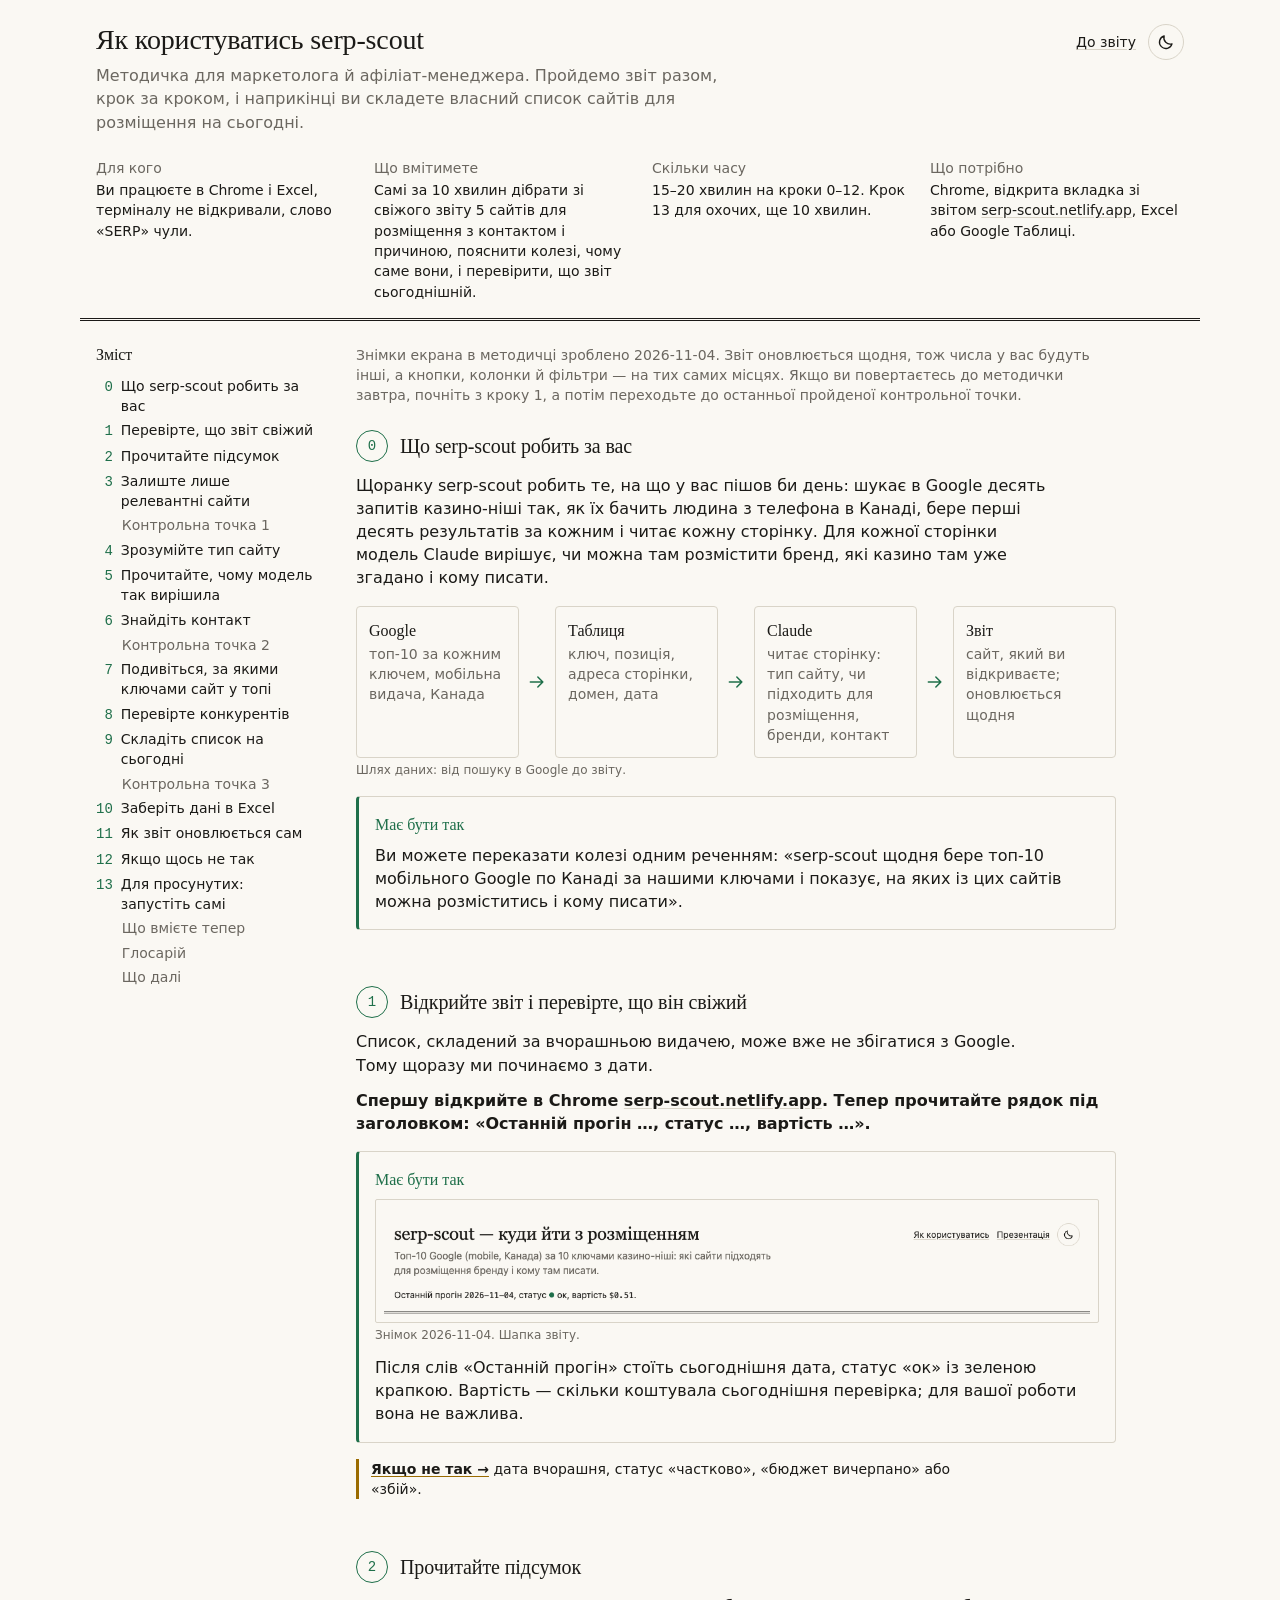
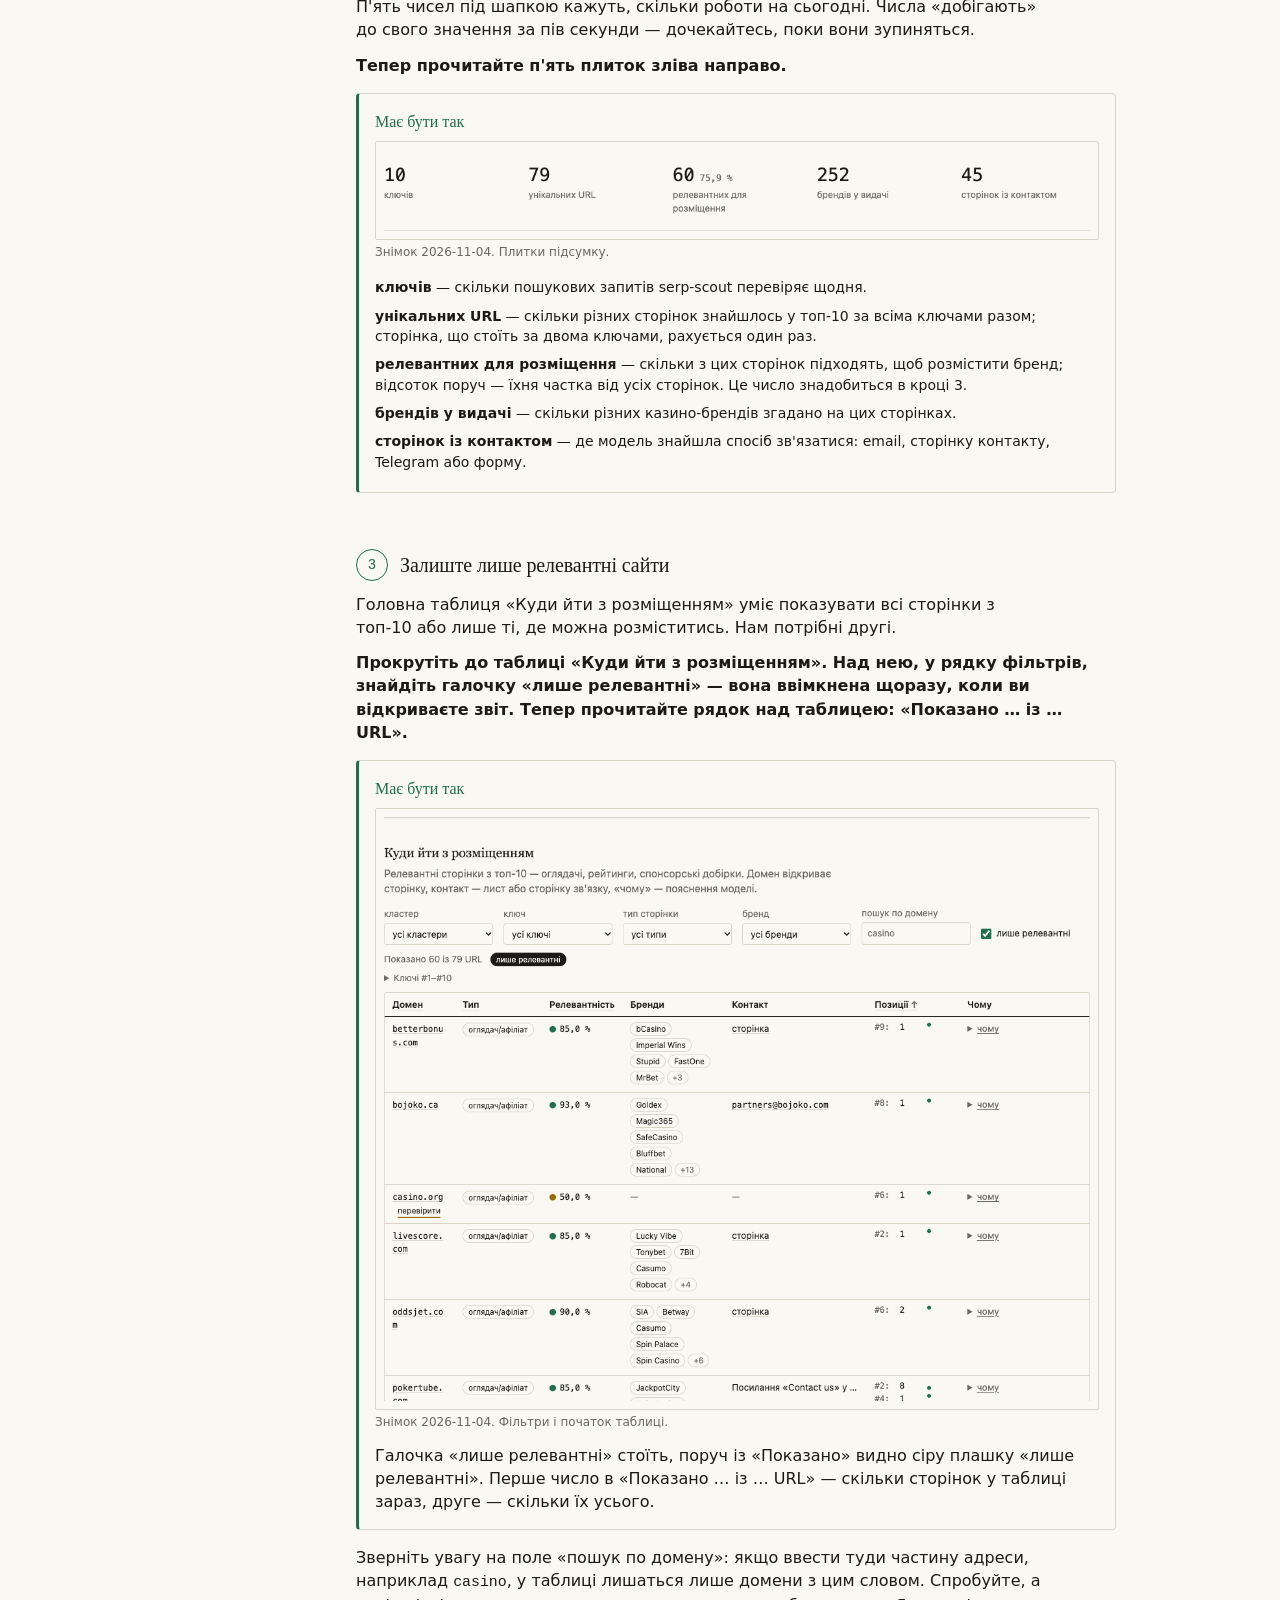
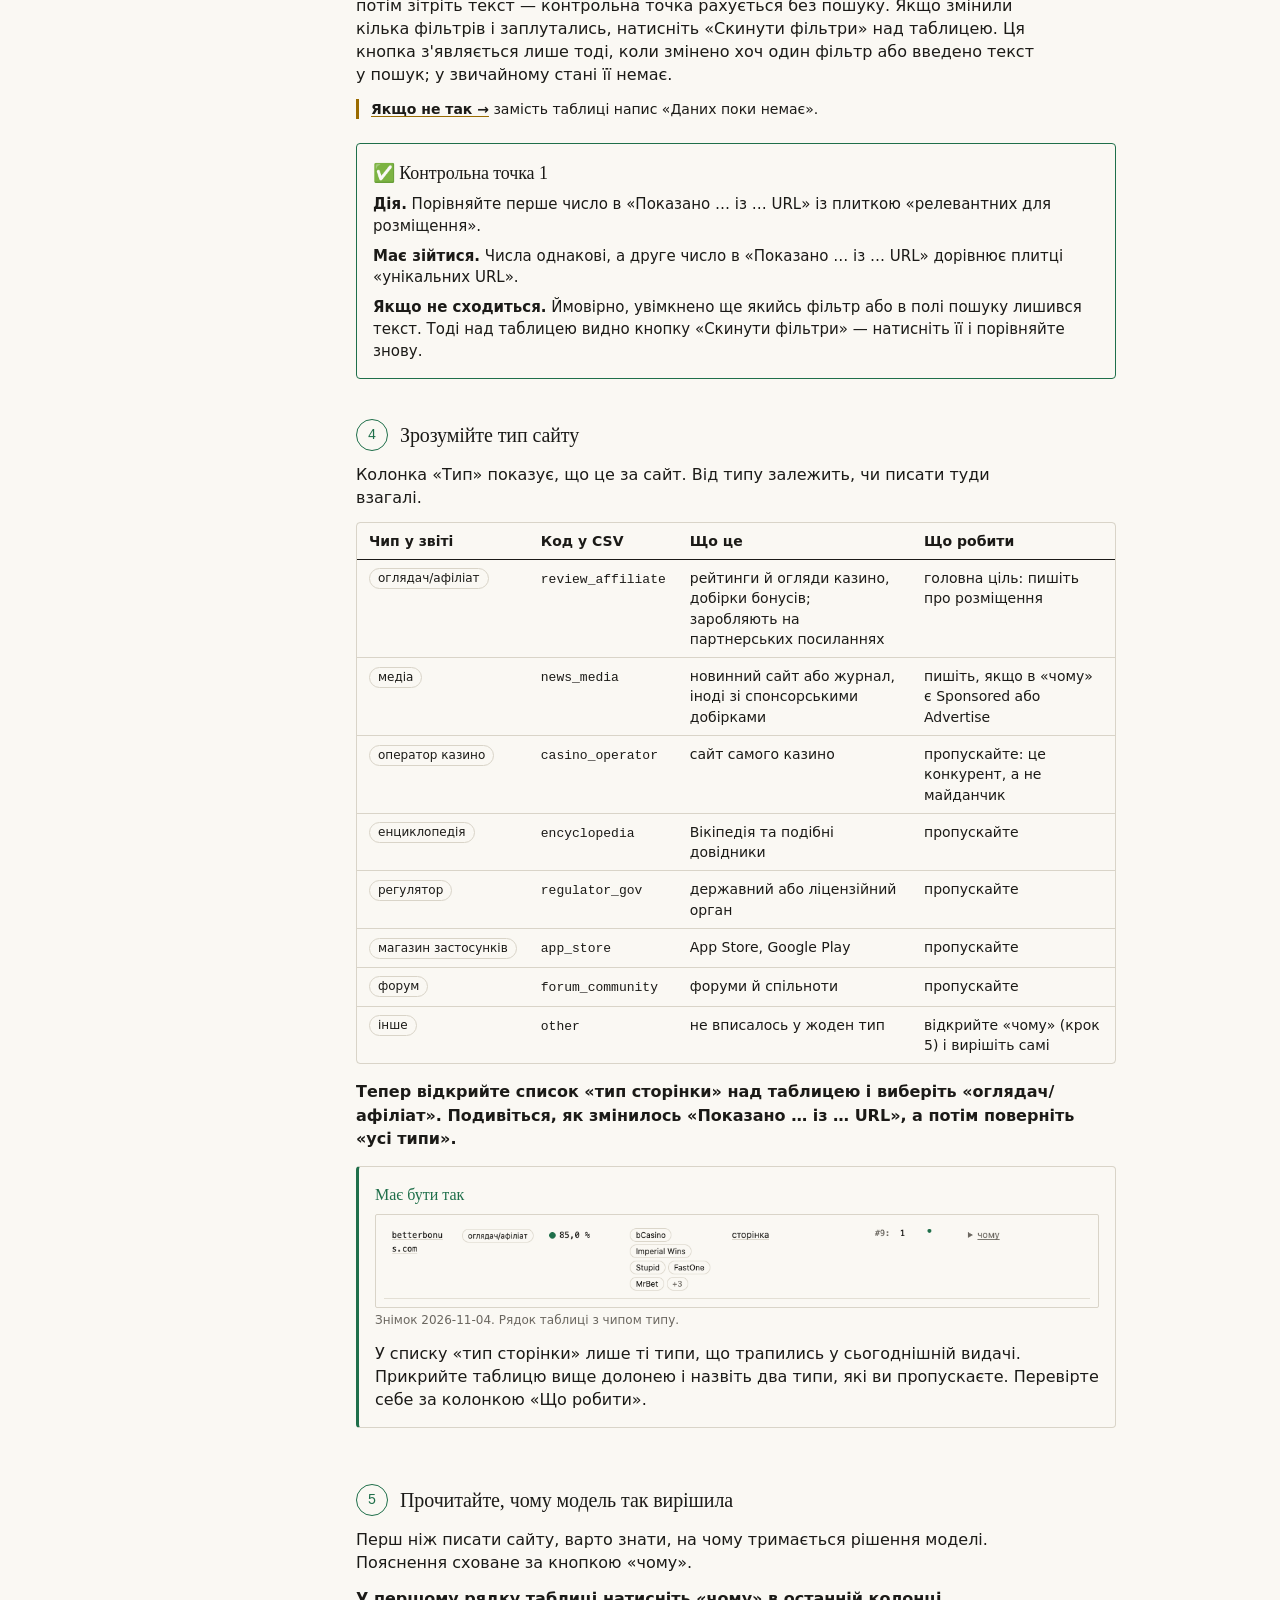
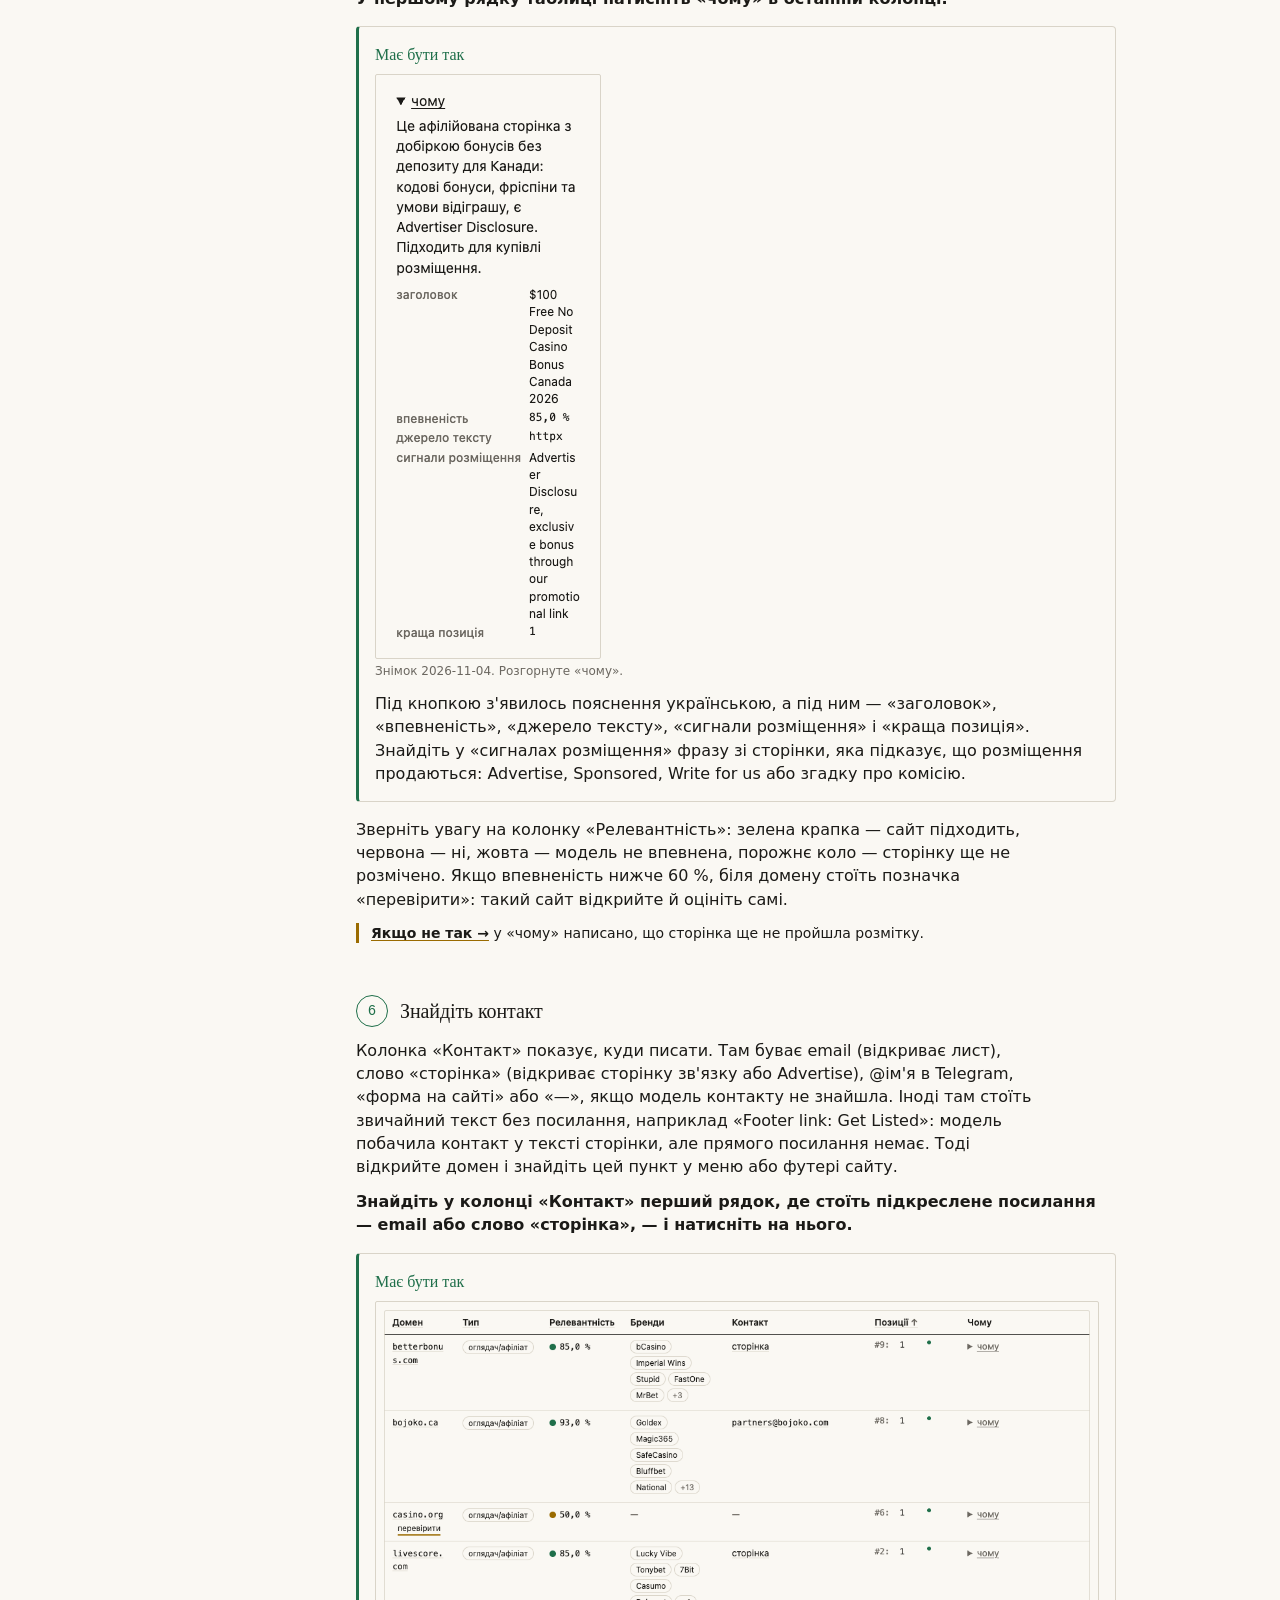
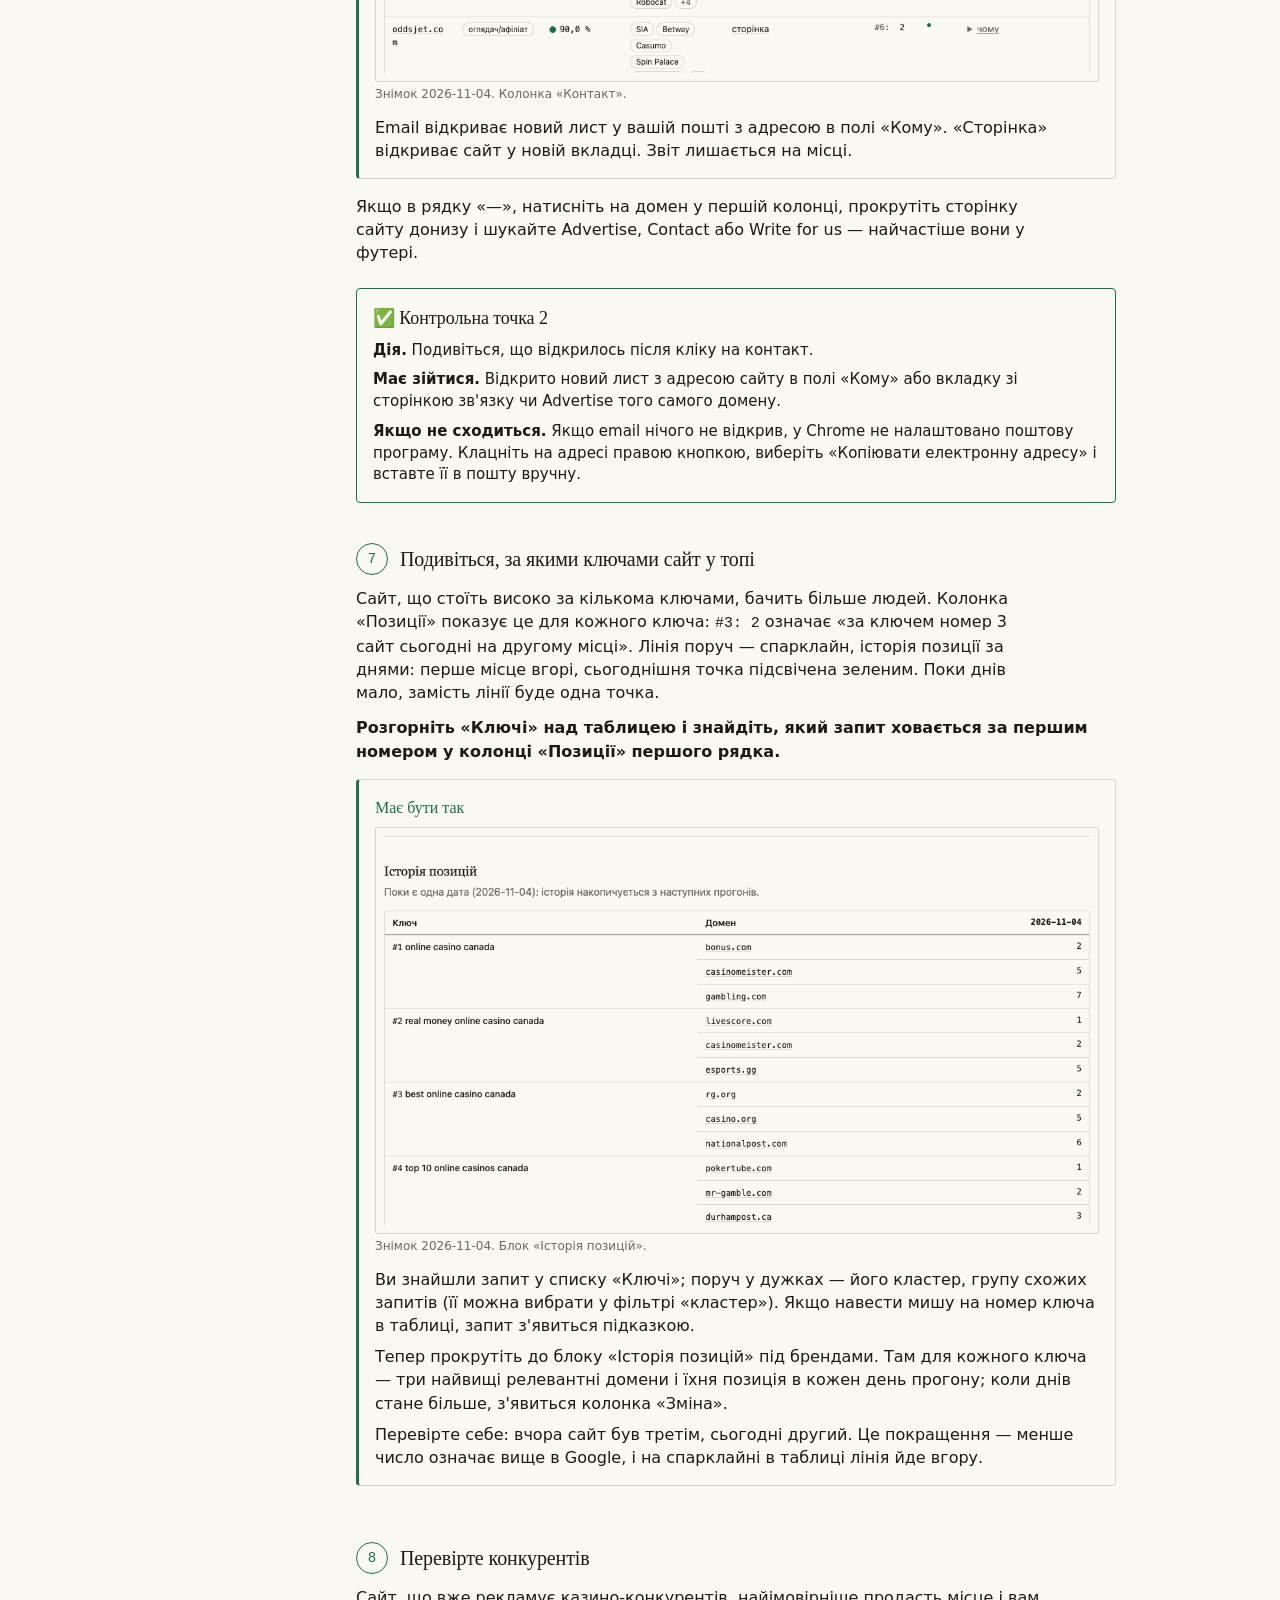
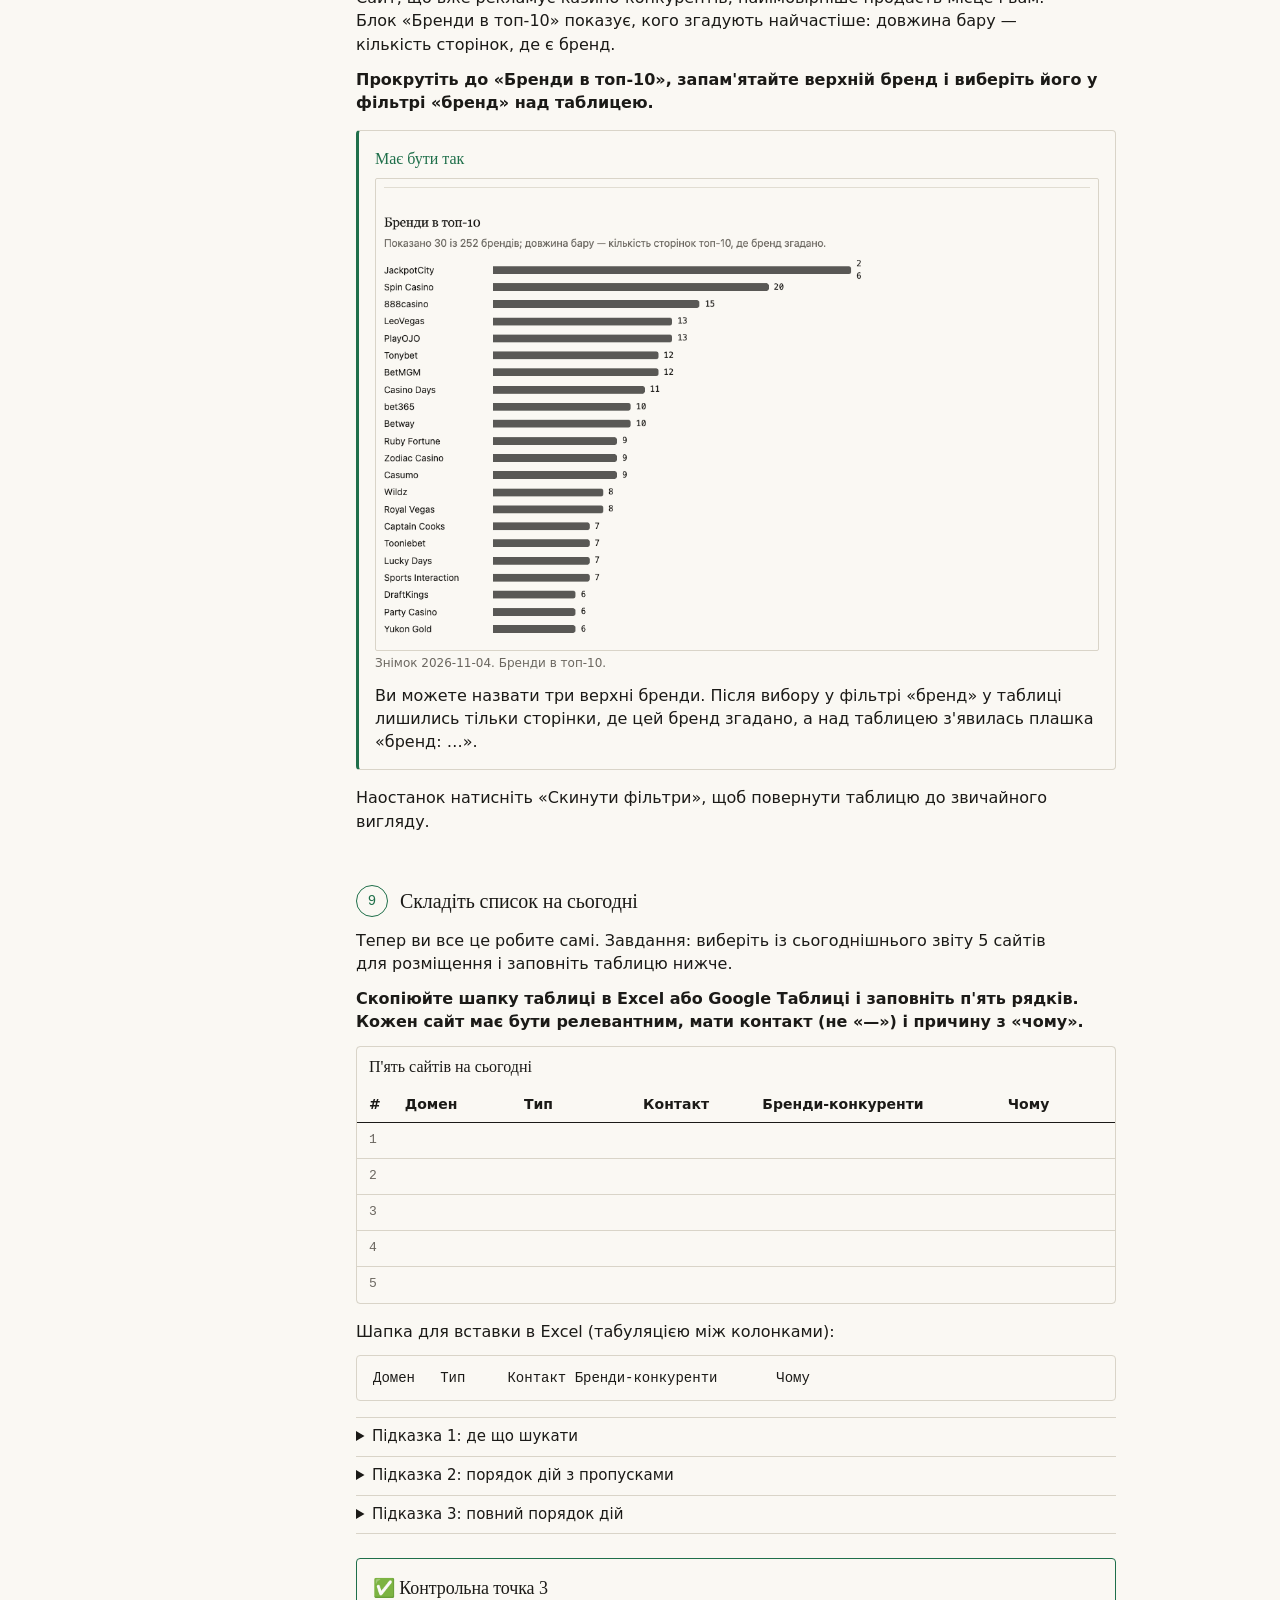
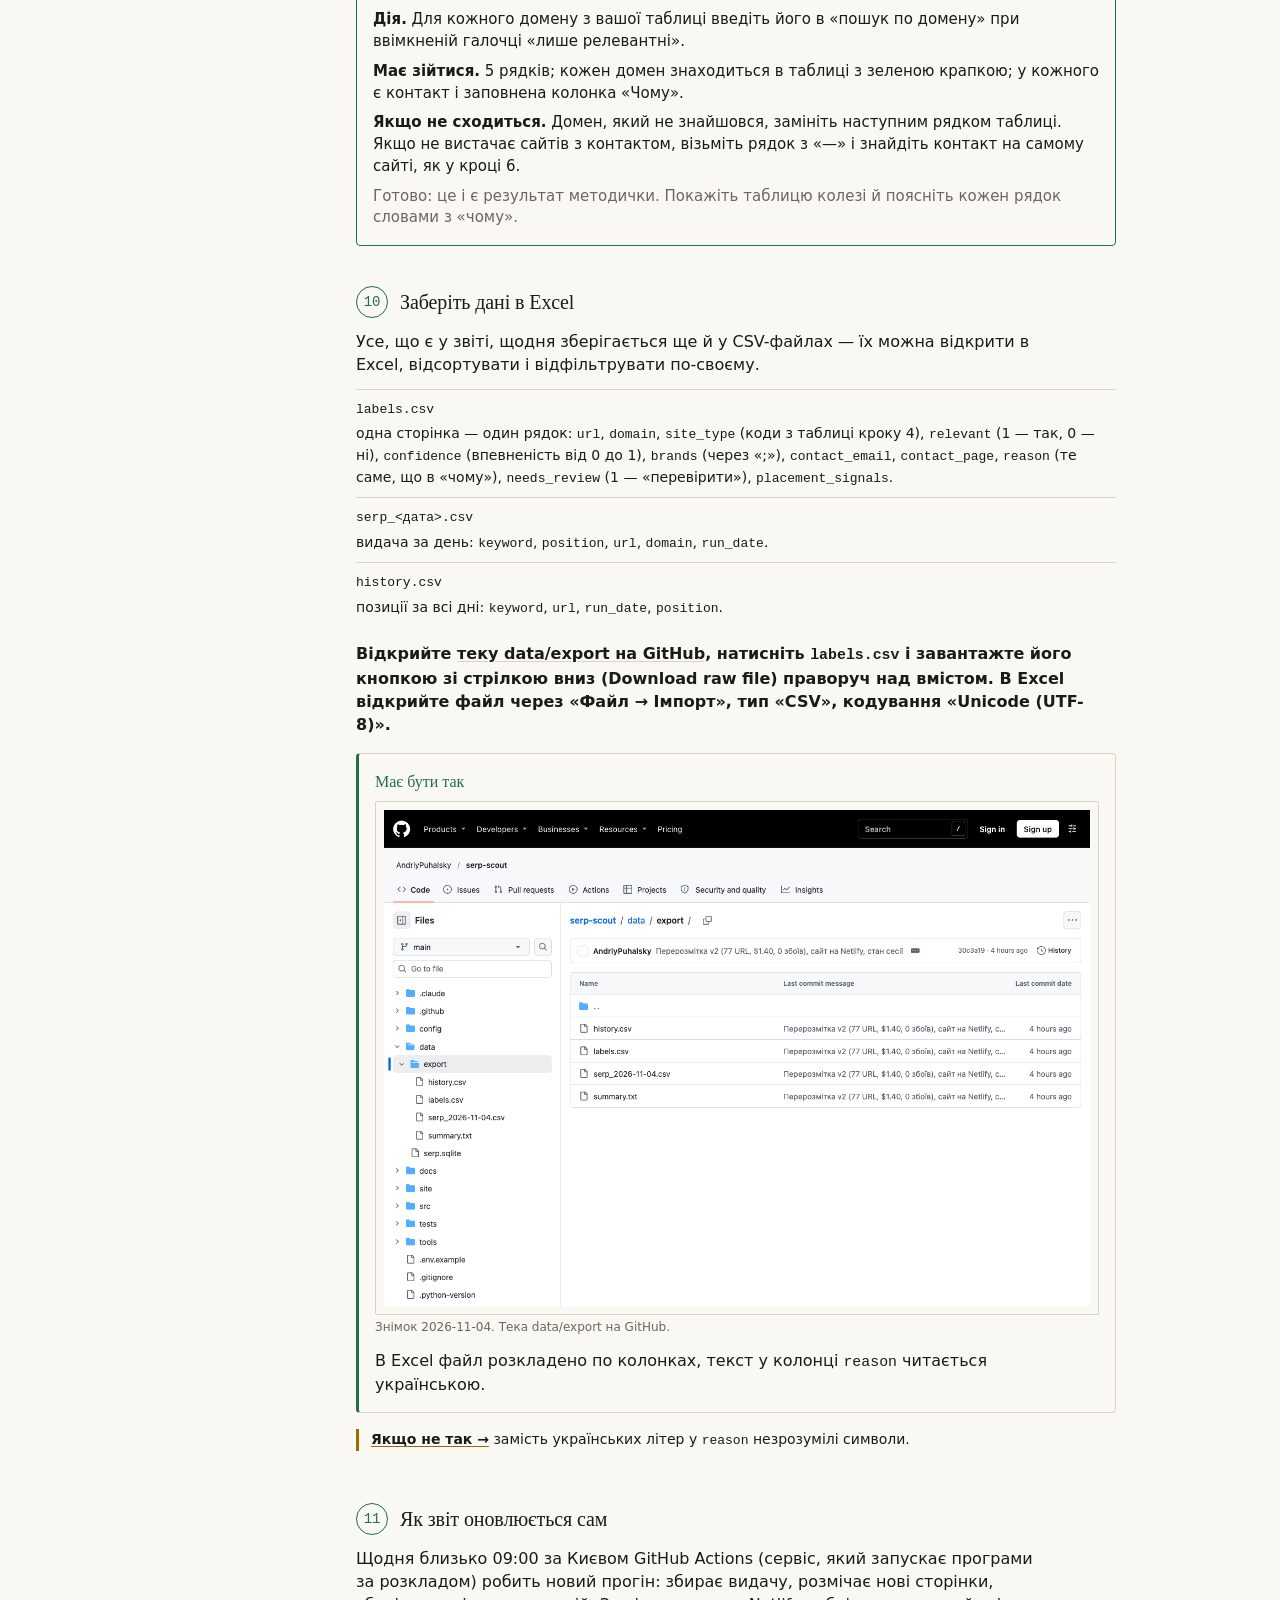
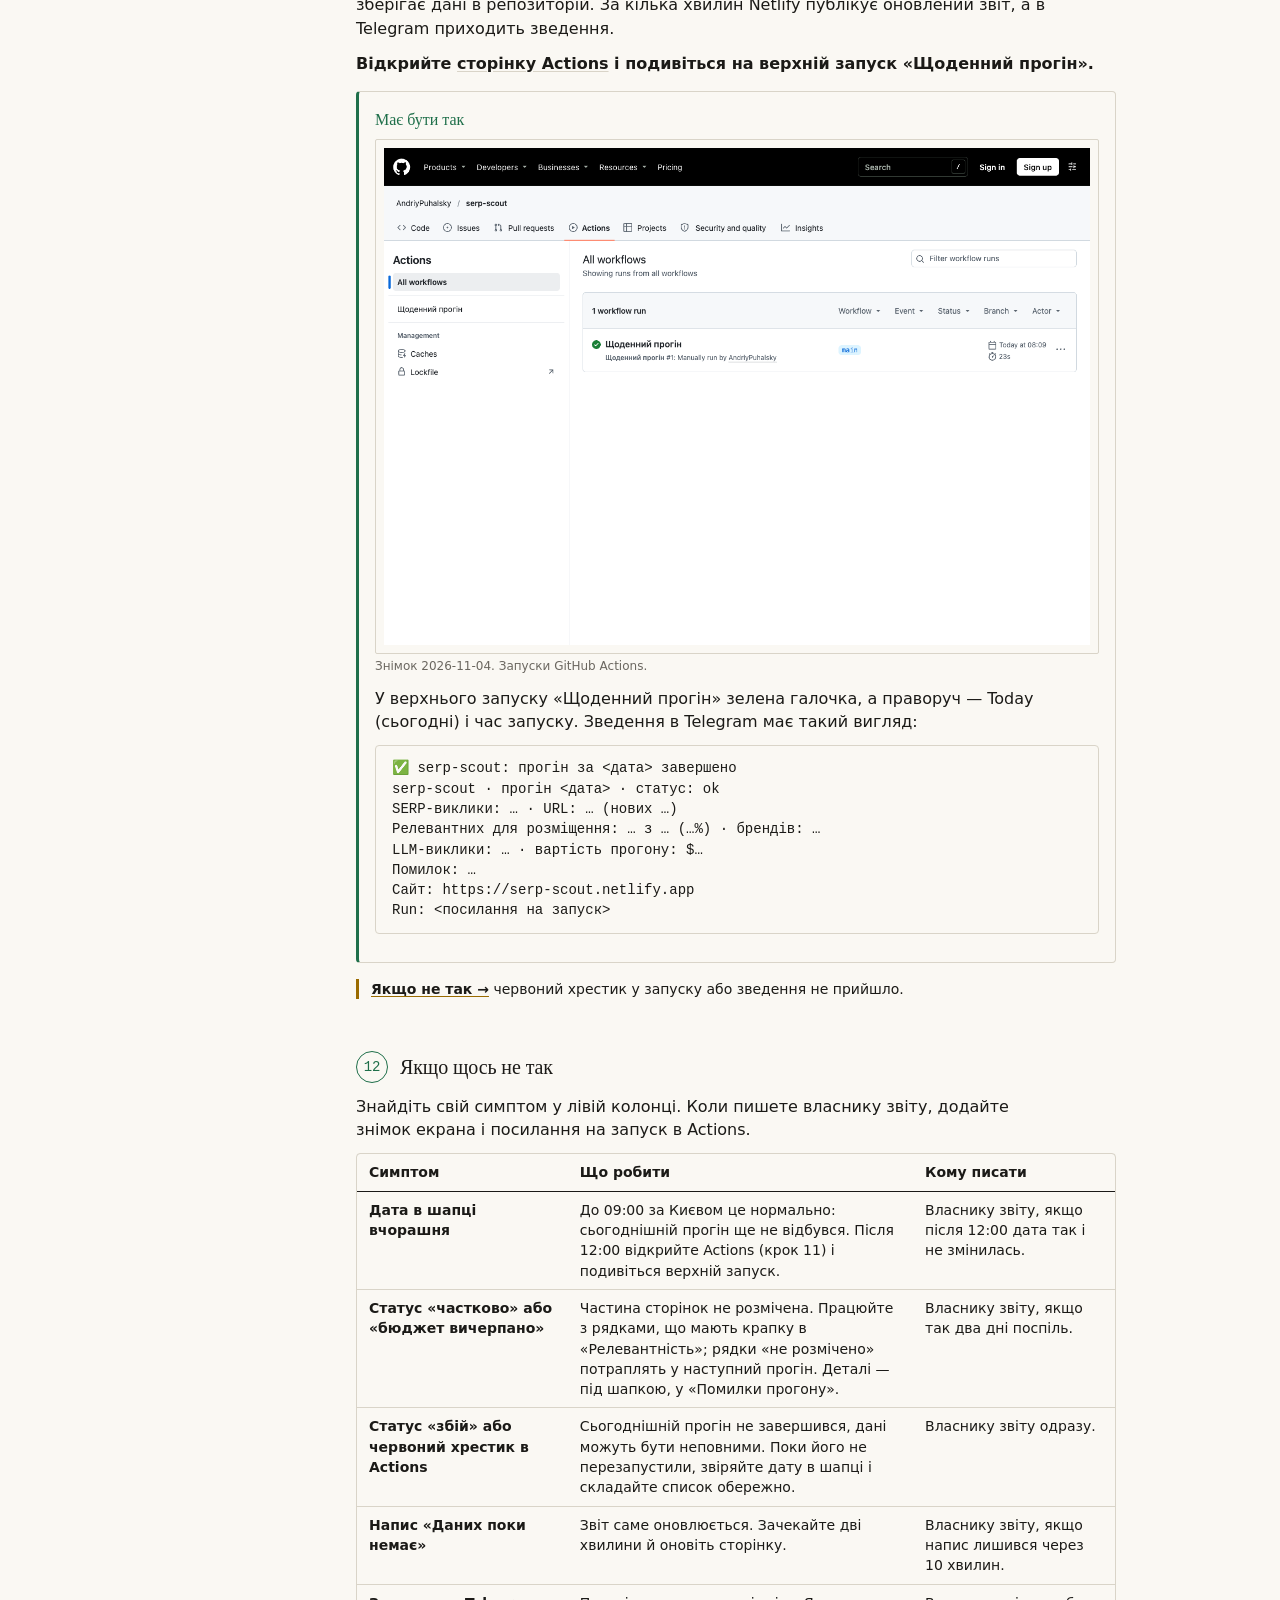
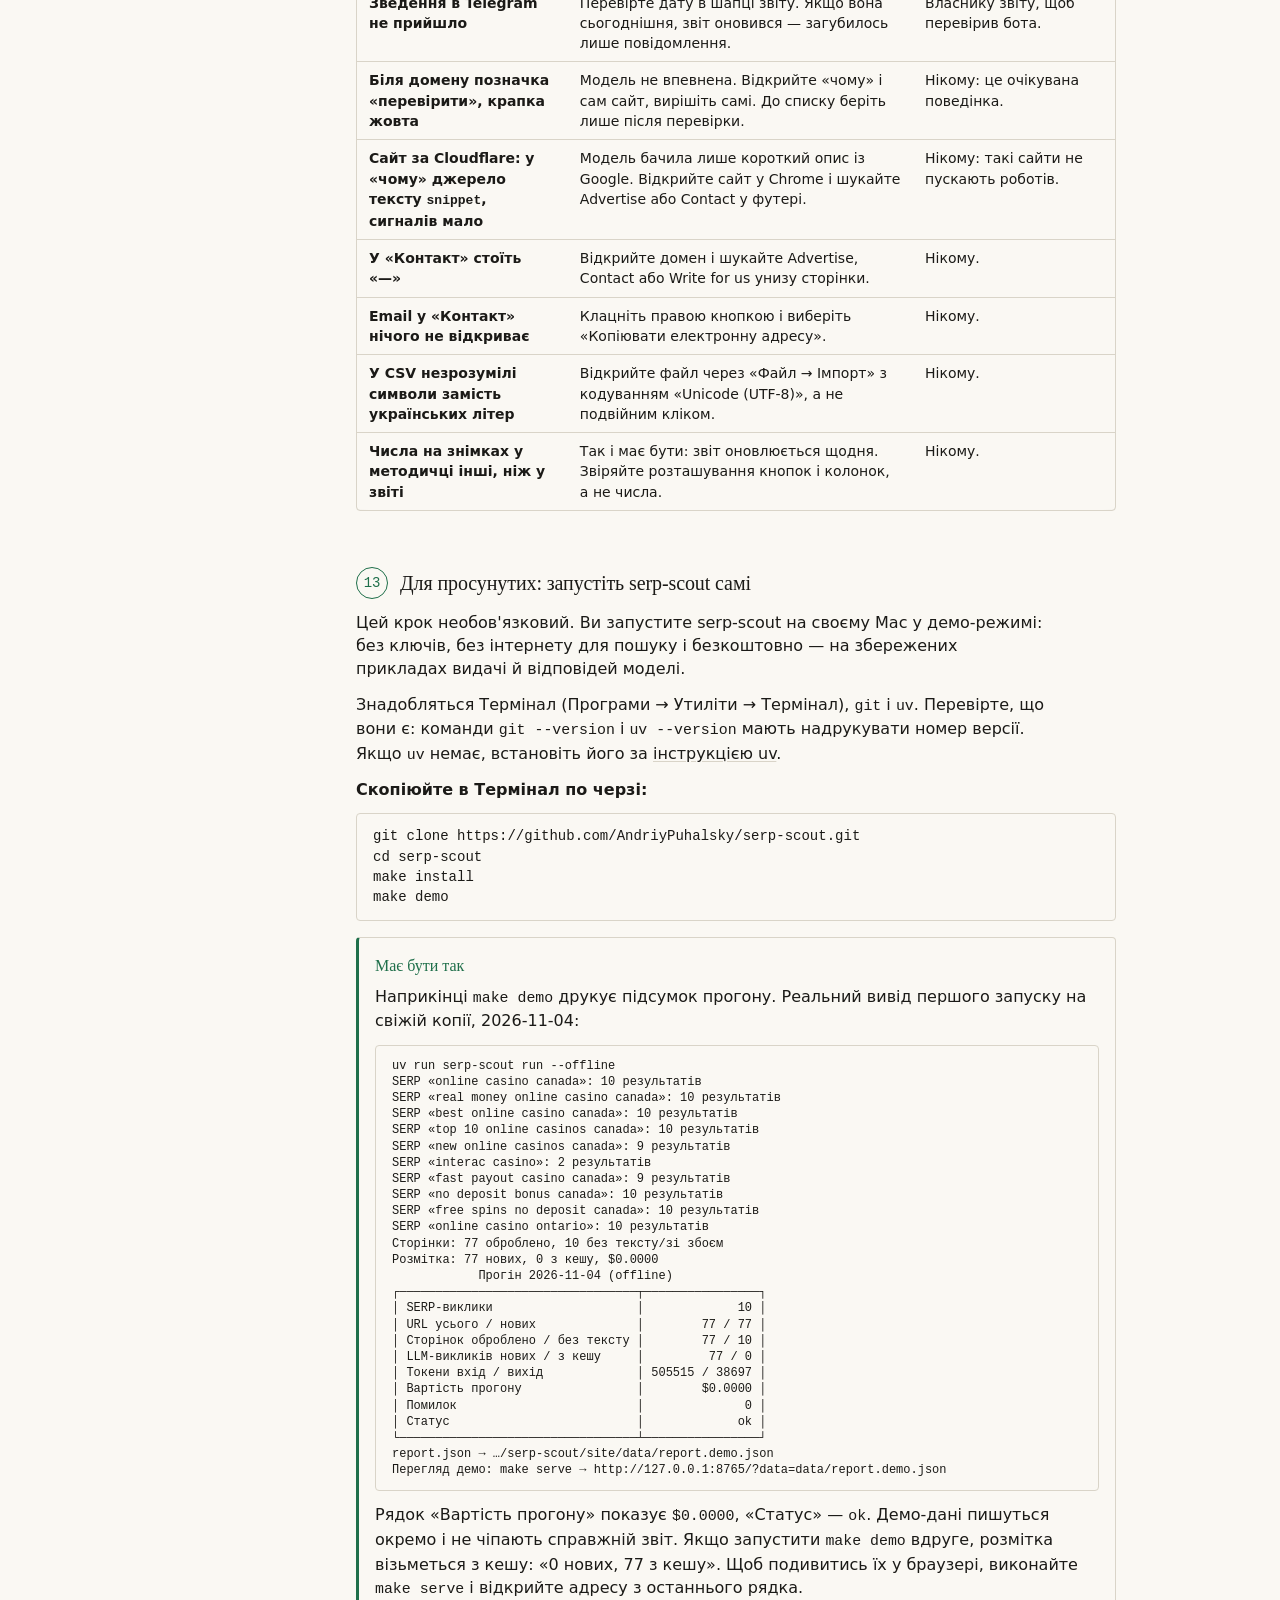
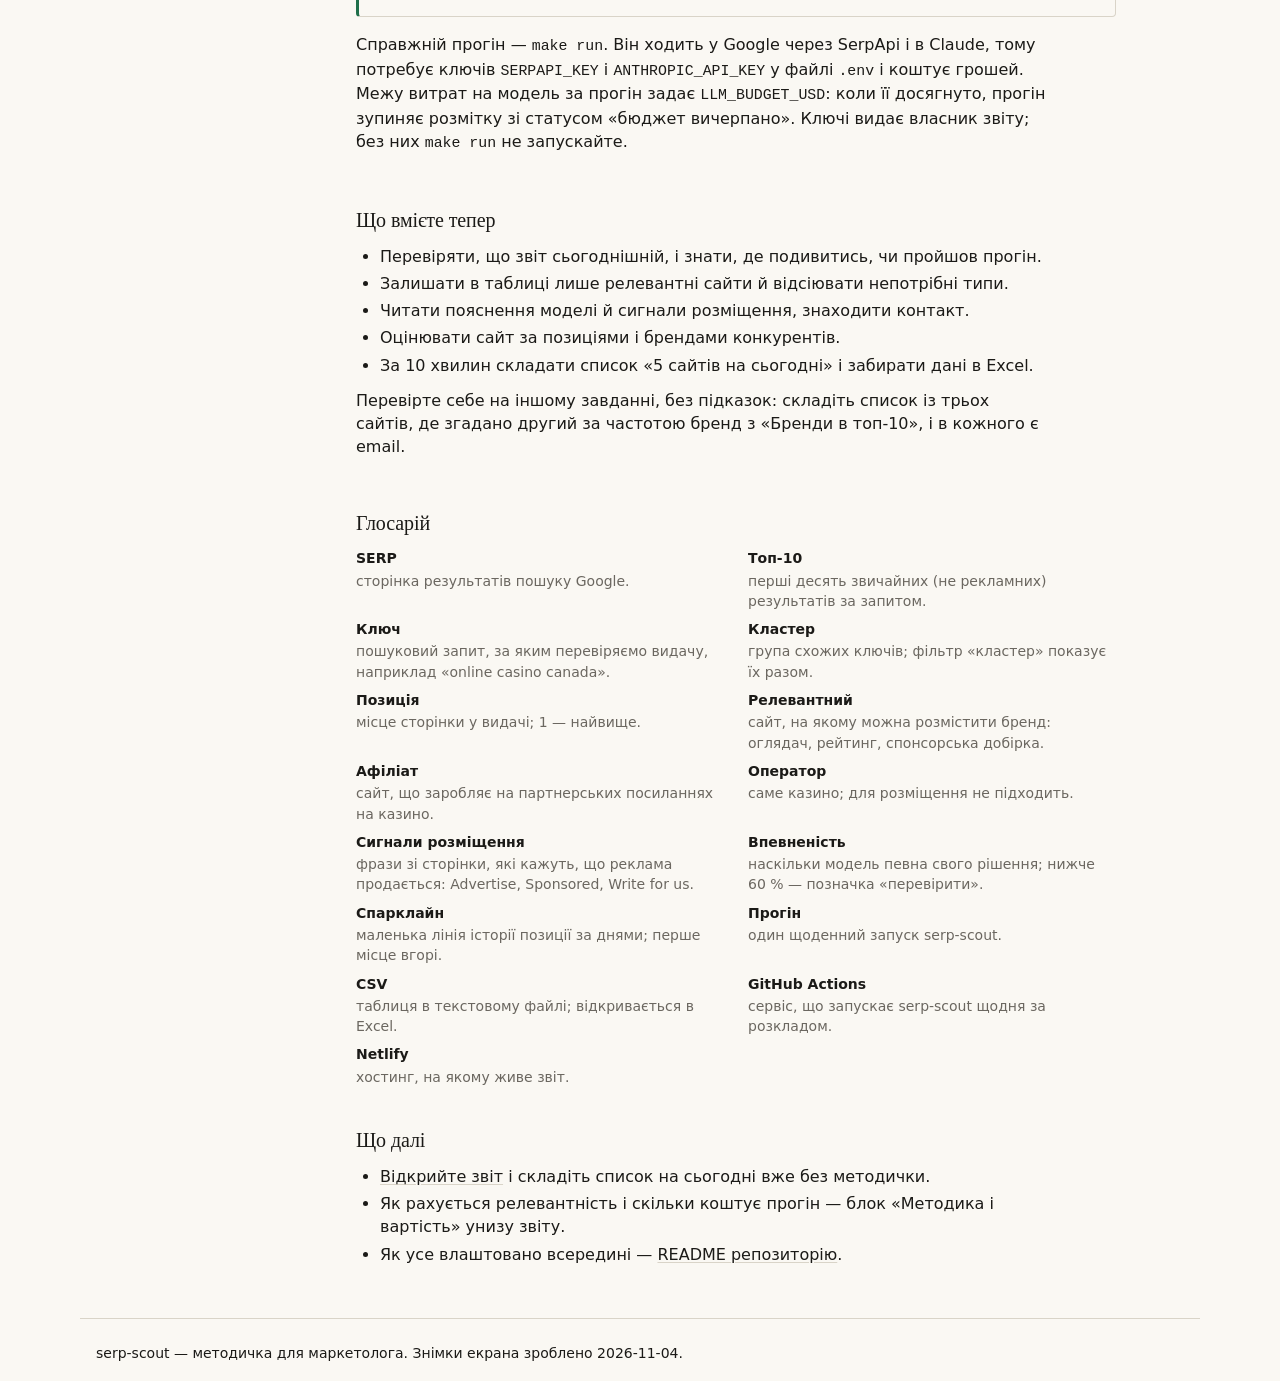
==== commit 823a70af: "Крони daily.yml на некруглих хвилинах (Р-029): GitHub не створив schedule-run 05.11 Крони 0 6 / 0 7 " ====
--- a/site/guide/index.html
+++ b/site/guide/index.html
@@ -355,7 +355,7 @@
       <!-- Крок 11 -->
       <section class="step" id="step-11" aria-labelledby="step-11-title">
         <h2 id="step-11-title"><span class="step-num"><span class="sr-only">Крок </span>11</span>Як звіт оновлюється сам</h2>
-        <p>Щодня о 09:00 за Києвом GitHub Actions (сервіс, який запускає програми за розкладом) робить новий прогін: збирає видачу, розмічає нові сторінки, зберігає дані в репозиторій. За кілька хвилин Netlify публікує оновлений звіт, а в Telegram приходить зведення.</p>
+        <p>Щодня близько 09:00 за Києвом GitHub Actions (сервіс, який запускає програми за розкладом) робить новий прогін: збирає видачу, розмічає нові сторінки, зберігає дані в репозиторій. За кілька хвилин Netlify публікує оновлений звіт, а в Telegram приходить зведення.</p>
         <p class="action">Відкрийте <a href="https://github.com/AndriyPuhalsky/serp-scout/actions">сторінку Actions</a> і подивіться на верхній запуск «Щоденний прогін».</p>
         <div class="expect">
           <p class="expect-title">Має бути так</p>
@@ -387,7 +387,7 @@
               <tr><th scope="col">Симптом</th><th scope="col">Що робити</th><th scope="col">Кому писати</th></tr>
             </thead>
             <tbody>
-              <tr><td>Дата в шапці вчорашня</td><td>До 09:00 за Києвом це нормально: сьогоднішній прогін ще не відбувся. Після 11:00 відкрийте Actions (крок 11) і подивіться верхній запуск.</td><td>Власнику звіту, якщо після 11:00 дата так і не змінилась.</td></tr>
+              <tr><td>Дата в шапці вчорашня</td><td>До 09:00 за Києвом це нормально: сьогоднішній прогін ще не відбувся. Після 12:00 відкрийте Actions (крок 11) і подивіться верхній запуск.</td><td>Власнику звіту, якщо після 12:00 дата так і не змінилась.</td></tr>
               <tr><td>Статус «частково» або «бюджет вичерпано»</td><td>Частина сторінок не розмічена. Працюйте з рядками, що мають крапку в «Релевантність»; рядки «не розмічено» потраплять у наступний прогін. Деталі — під шапкою, у «Помилки прогону».</td><td>Власнику звіту, якщо так два дні поспіль.</td></tr>
               <tr><td>Статус «збій» або червоний хрестик в Actions</td><td>Сьогоднішній прогін не завершився, дані можуть бути неповними. Поки його не перезапустили, звіряйте дату в шапці і складайте список обережно.</td><td>Власнику звіту одразу.</td></tr>
               <tr><td>Напис «Даних поки немає»</td><td>Звіт саме оновлюється. Зачекайте дві хвилини й оновіть сторінку.</td><td>Власнику звіту, якщо напис лишився через 10 хвилин.</td></tr>
